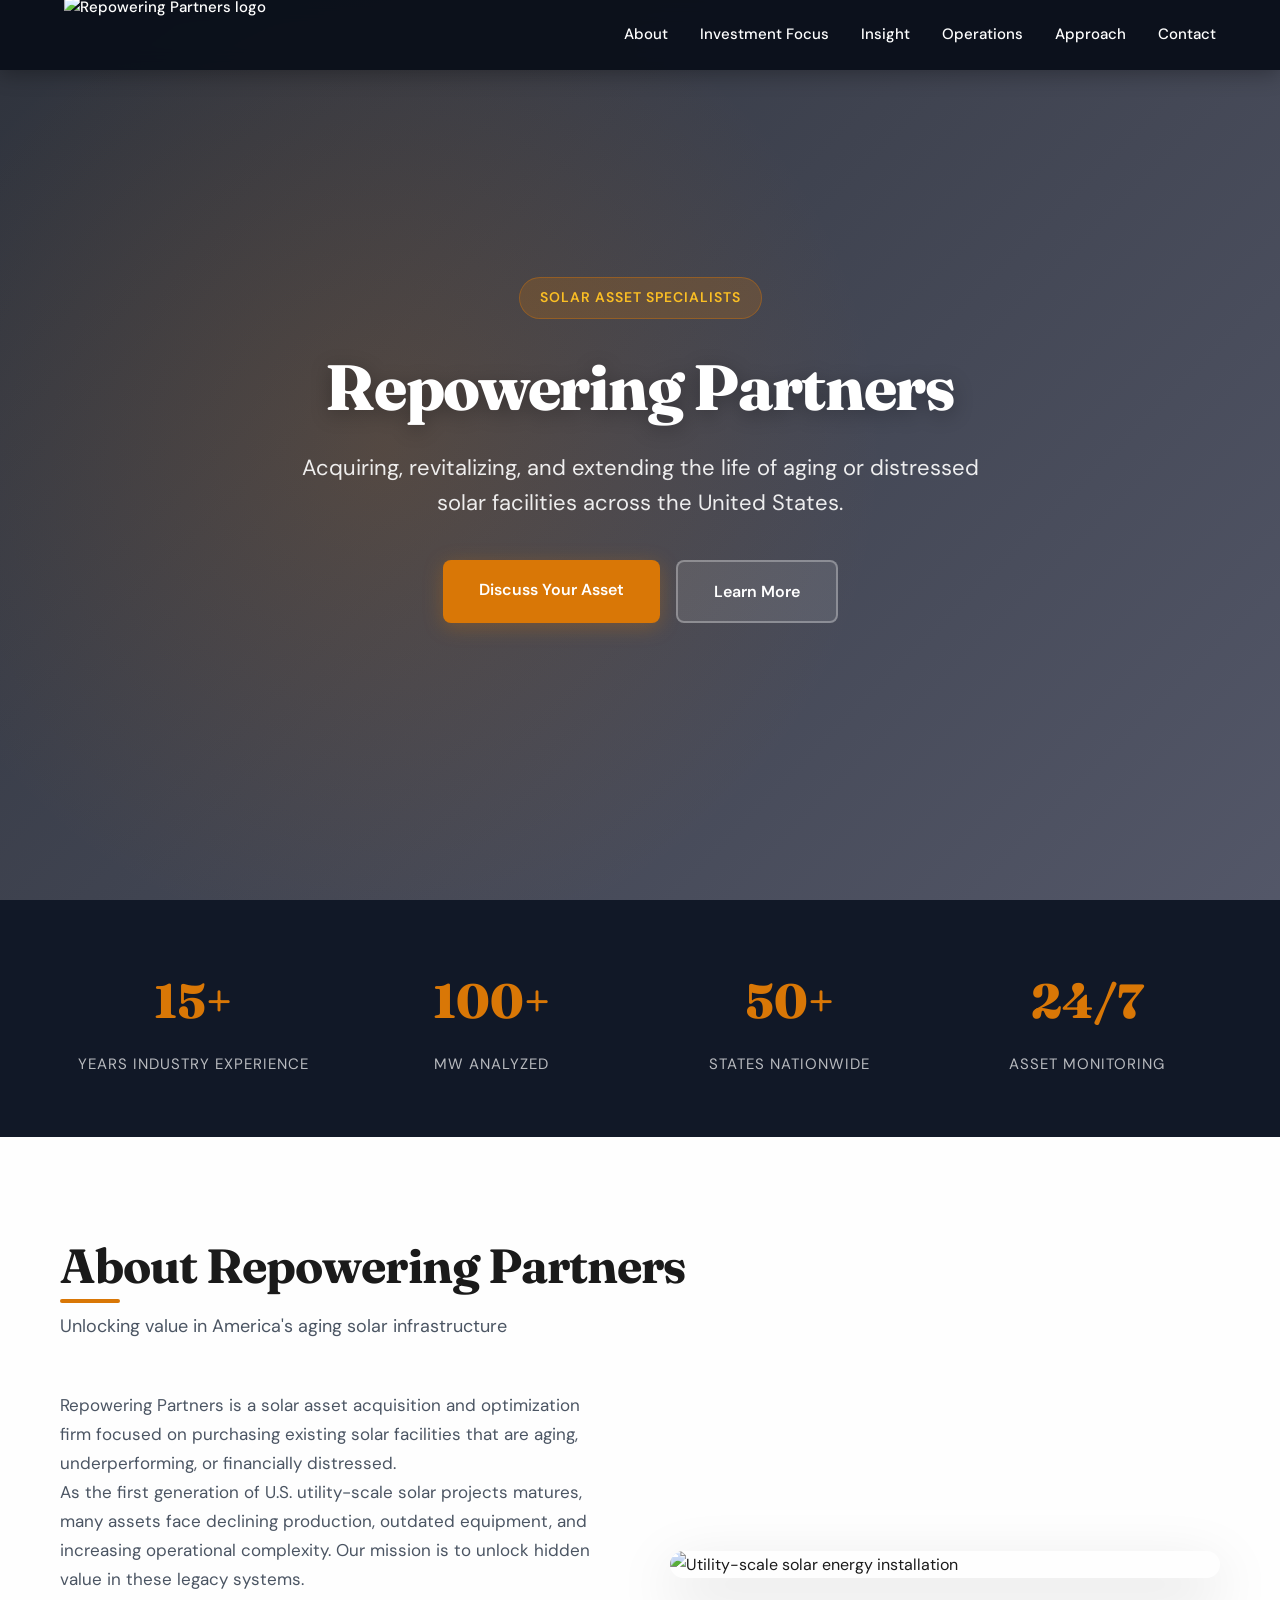
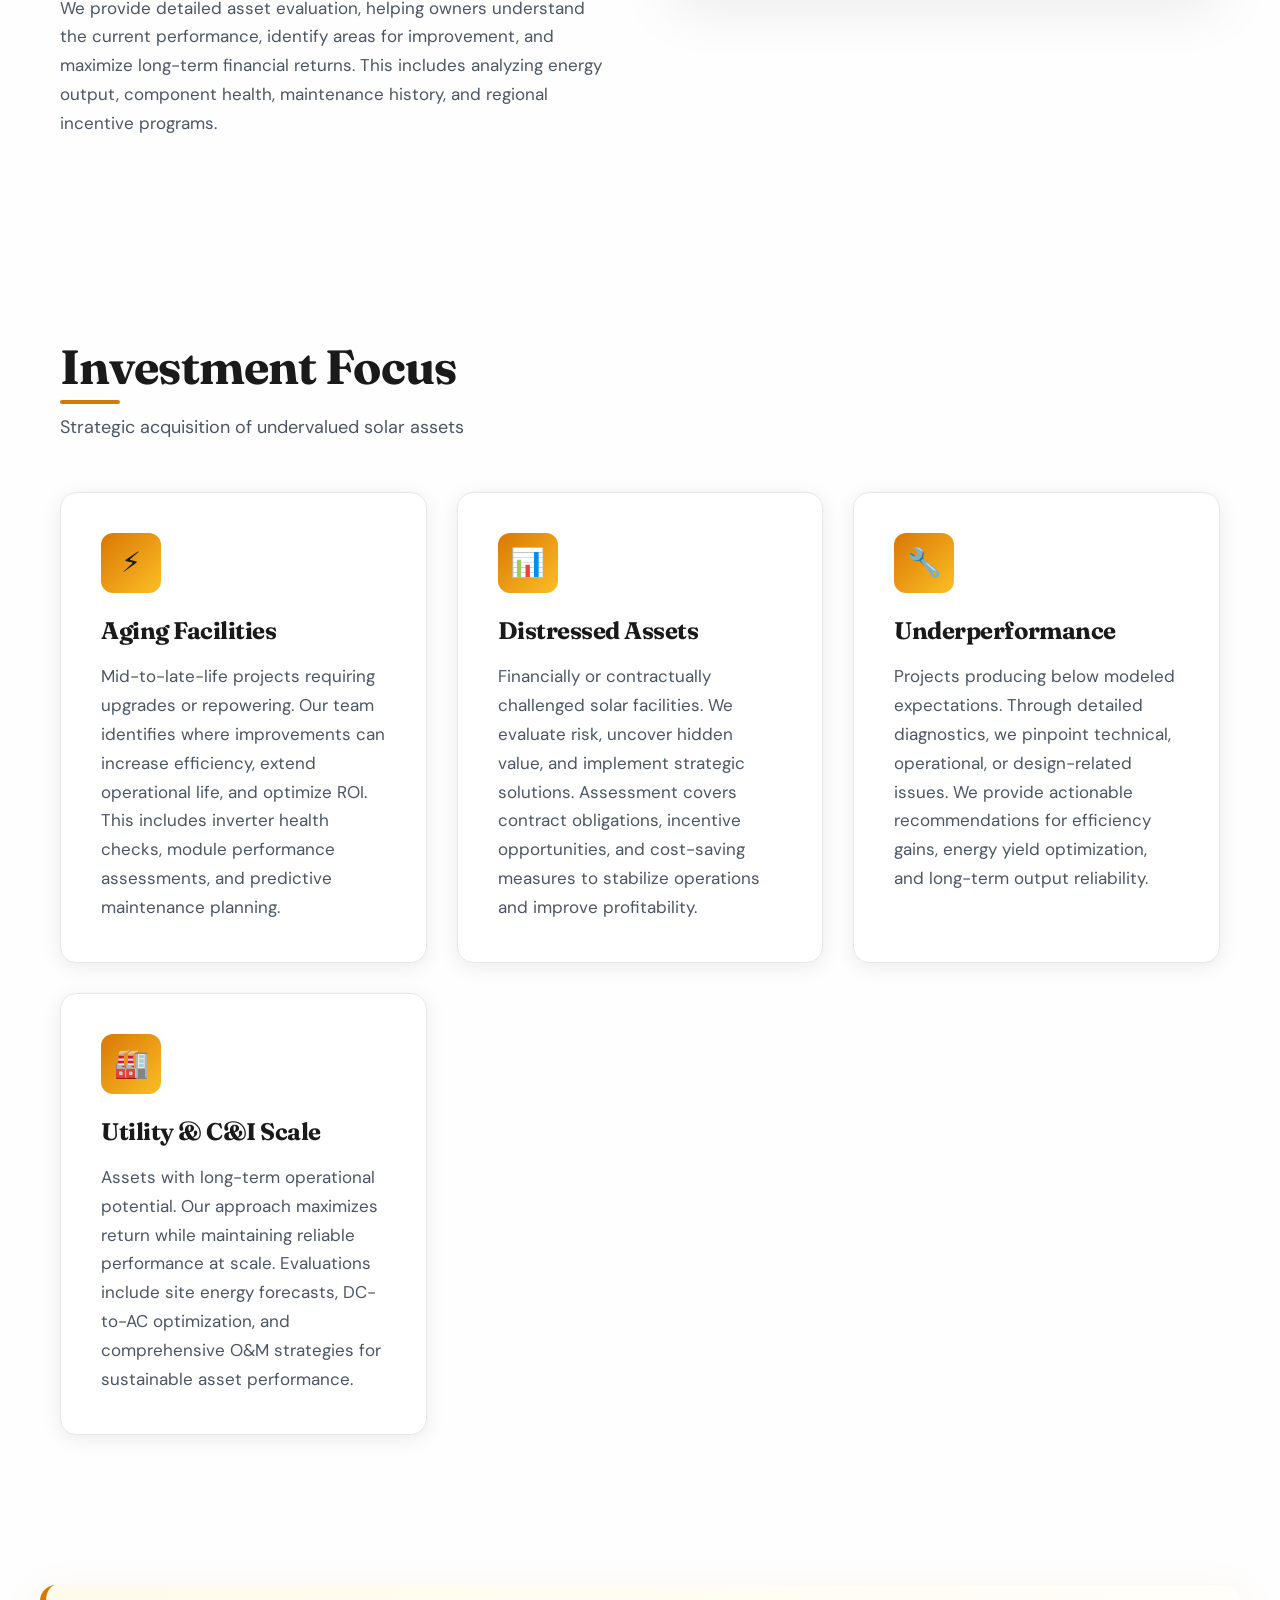
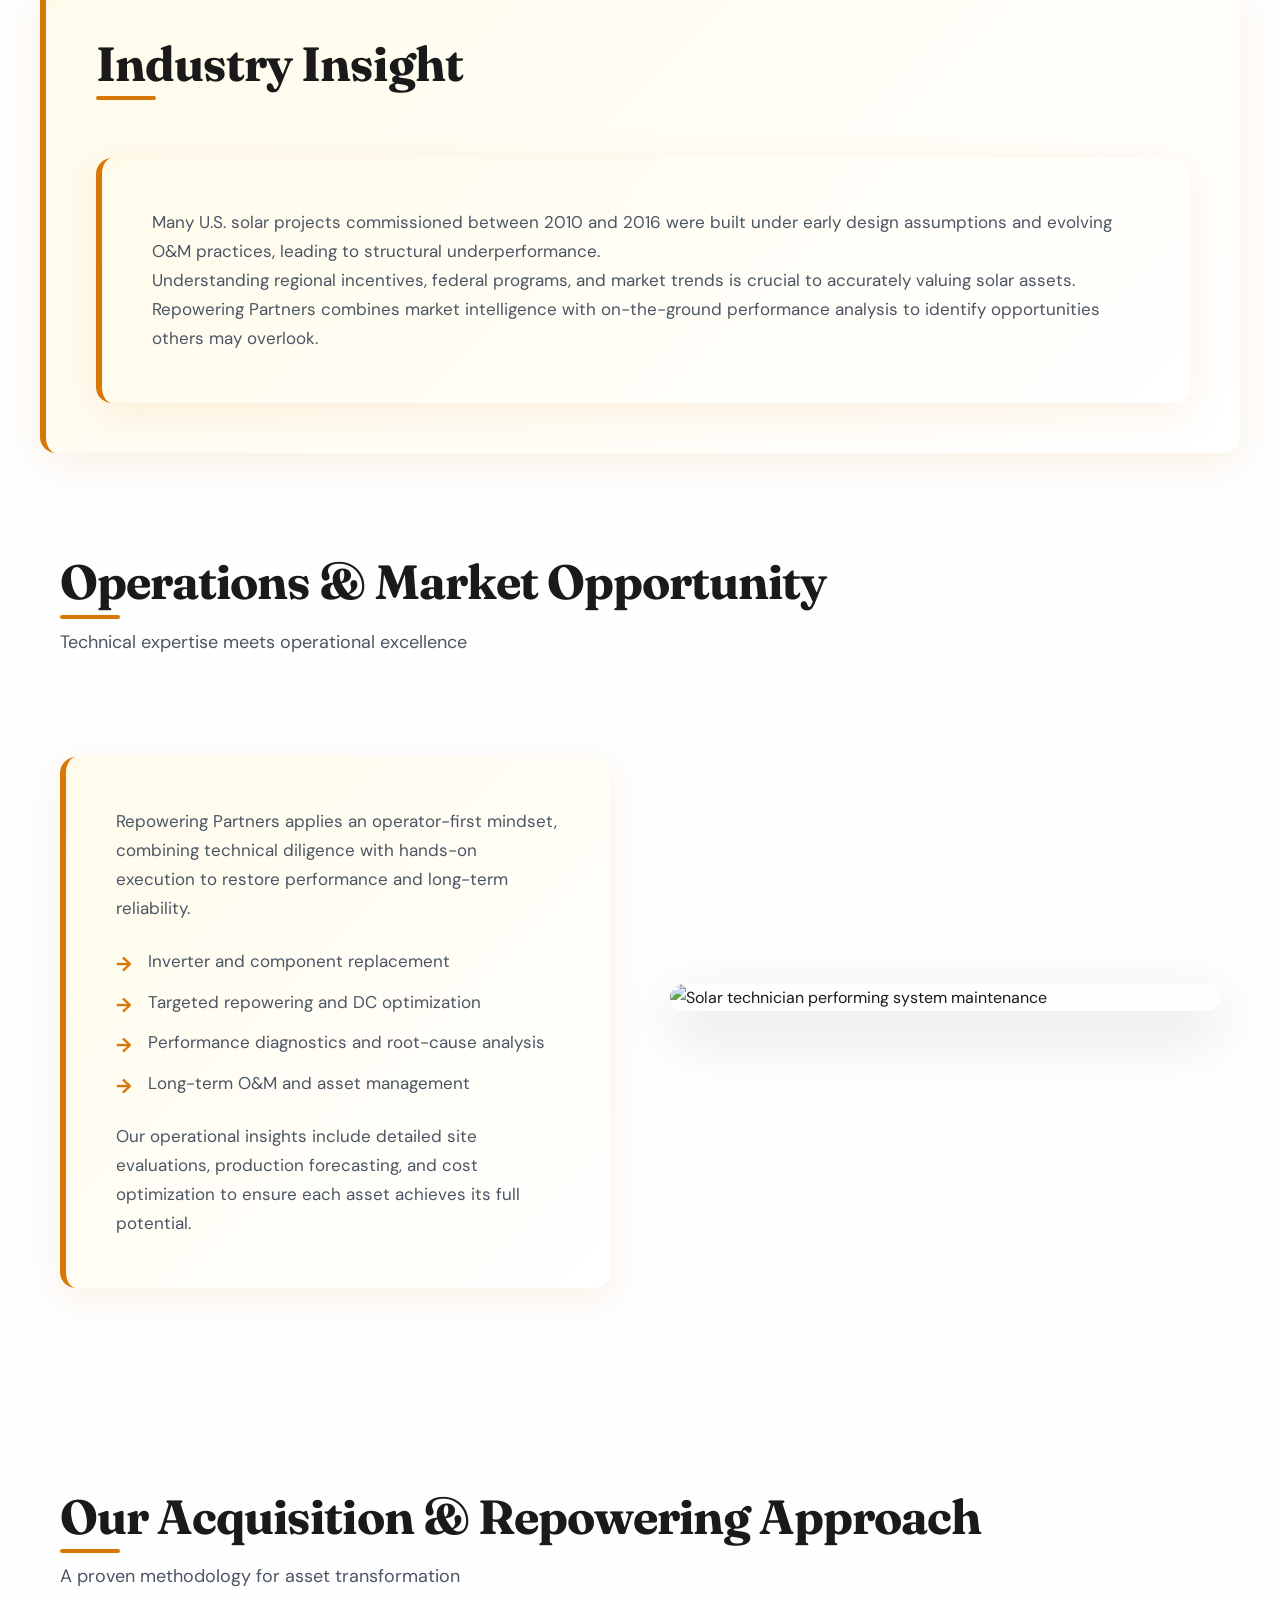
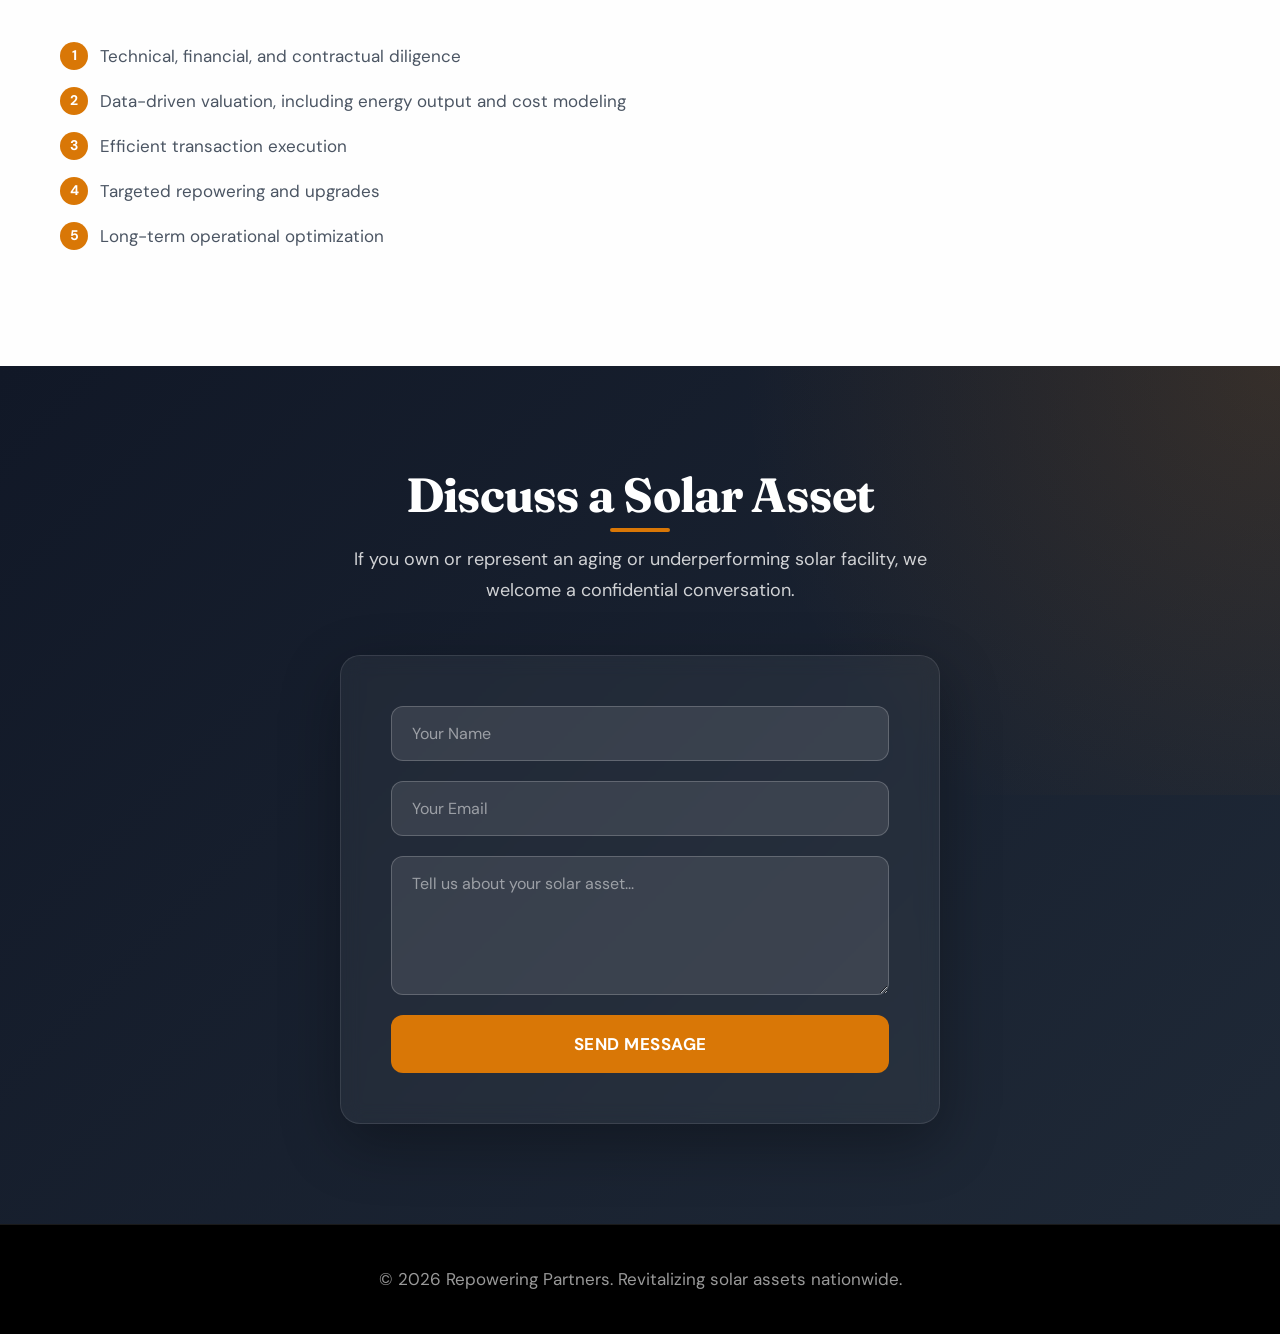
==== index.html @ 7a1a7440 "Add files via upload" ====
<!DOCTYPE html>
<html lang="en">
<head>
<meta charset="UTF-8" />
<meta name="viewport" content="width=device-width, initial-scale=1" />

<title>Repowering Partners | Acquiring & Revitalizing Solar Assets</title>
<meta name="description" content="Repowering Partners acquires aging, underperforming, or distressed solar assets across the United States and restores them to peak performance." />

<!-- SEO -->
<meta name="robots" content="index, follow">
<meta name="author" content="Repowering Partners">

<!-- Favicon -->
<link rel="icon" type="image/png" href="./images/the.png">

<!-- Google Fonts -->
<link rel="preconnect" href="https://fonts.googleapis.com">
<link rel="preconnect" href="https://fonts.gstatic.com" crossorigin>
<link href="https://fonts.googleapis.com/css2?family=DM+Sans:wght@400;500;700&family=Fraunces:wght@600;700;800&display=swap" rel="stylesheet">

<style>
:root {
  --primary: #d97706;
  --primary-dark: #b45309;
  --primary-light: #fbbf24;
  --nav-bg: #0a0f1a;
  --text-dark: #1a1a1a;
  --text-light: #4b5563;
  --bg-light: #fefefe;
  --bg-accent: #fffbeb;
  --bg-dark: #111827;
  --border: #e5e7eb;
  --success: #10b981;
}

/* Reset */
* { box-sizing: border-box; margin: 0; padding: 0; }
html { scroll-behavior: smooth; }

body {
  font-family: 'DM Sans', system-ui, sans-serif;
  color: var(--text-dark);
  line-height: 1.7;
  background: var(--bg-light);
  padding-top: 0;
  overflow-x: hidden;
}

/* Typography */
h1, h2, h3 { 
  font-family: 'Fraunces', serif;
  font-weight: 700; 
  letter-spacing: -0.02em;
  line-height: 1.2;
}

h1 { font-size: clamp(2.5rem, 5vw, 4rem); font-weight: 800; }
h2 { font-size: clamp(2rem, 4vw, 3rem); }
h3 { font-size: 1.5rem; }
p, li { font-size: 1.0625rem; color: var(--text-light); }

/* Animations */
@keyframes fadeInUp {
  from {
    opacity: 0;
    transform: translateY(30px);
  }
  to {
    opacity: 1;
    transform: translateY(0);
  }
}

@keyframes slideInLeft {
  from {
    opacity: 0;
    transform: translateX(-40px);
  }
  to {
    opacity: 1;
    transform: translateX(0);
  }
}

@keyframes slideInRight {
  from {
    opacity: 0;
    transform: translateX(40px);
  }
  to {
    opacity: 1;
    transform: translateX(0);
  }
}

@keyframes scaleIn {
  from {
    opacity: 0;
    transform: scale(0.9);
  }
  to {
    opacity: 1;
    transform: scale(1);
  }
}

@keyframes float {
  0%, 100% { transform: translateY(0); }
  50% { transform: translateY(-10px); }
}

.fade-in-up {
  animation: fadeInUp 0.8s ease-out forwards;
  opacity: 0;
}

.slide-in-left {
  animation: slideInLeft 0.8s ease-out forwards;
  opacity: 0;
}

.slide-in-right {
  animation: slideInRight 0.8s ease-out forwards;
  opacity: 0;
}

.scale-in {
  animation: scaleIn 0.6s ease-out forwards;
  opacity: 0;
}

/* Stagger delays */
.delay-1 { animation-delay: 0.1s; }
.delay-2 { animation-delay: 0.2s; }
.delay-3 { animation-delay: 0.3s; }
.delay-4 { animation-delay: 0.4s; }
.delay-5 { animation-delay: 0.5s; }
.delay-6 { animation-delay: 0.6s; }

/* Navbar */
nav {
  position: fixed;
  top: 0;
  left: 0;
  width: 100%;
  height: 70px;
  z-index: 1000;
  background: rgba(10, 15, 26, 0.95);
  backdrop-filter: blur(10px);
  display: flex;
  align-items: center;
  justify-content: space-between;
  padding: 0 5%;
  box-shadow: 0 4px 20px rgba(0,0,0,0.3);
  transition: all 0.3s ease;
}

nav.scrolled {
  height: 60px;
  background: rgba(10, 15, 26, 0.98);
}

.nav-logo {
  display: flex;
  align-items: center;
  flex: 0 0 auto;
  transition: transform 0.3s ease;
}

.nav-logo:hover {
  transform: scale(1.05);
}

.nav-logo img {
  height: 80px;
  width: auto;
  filter: brightness(1.1);
}

.nav-links {
  display: flex;
  gap: 32px;
  align-items: center;
}

nav a {
  color: #fff;
  text-decoration: none;
  font-weight: 500;
  font-size: 0.9375rem;
  white-space: nowrap;
  position: relative;
  padding: 4px 0;
  transition: color 0.3s ease;
}

nav a::after {
  content: '';
  position: absolute;
  bottom: 0;
  left: 0;
  width: 0;
  height: 2px;
  background: var(--primary);
  transition: width 0.3s ease;
}

nav a:hover {
  color: var(--primary-light);
}

nav a:hover::after {
  width: 100%;
}

/* Header Hero */
header {
  position: relative;
  background:
    linear-gradient(135deg, rgba(10,15,26,0.85) 0%, rgba(26,31,54,0.75) 100%),
    url("./images/Main-Purpose-Of-Solar-Panels-scaled-2560x1280_jpeg.webp")
    center / cover no-repeat;
  color: #fff;
  min-height: 100vh;
  display: flex;
  align-items: center;
  justify-content: center;
  text-align: center;
  padding: 0 20px;
  overflow: hidden;
}

header::before {
  content: '';
  position: absolute;
  top: 0;
  left: 0;
  right: 0;
  bottom: 0;
  background: radial-gradient(circle at 30% 50%, rgba(217, 119, 6, 0.15) 0%, transparent 50%);
  pointer-events: none;
}

.hero-content {
  position: relative;
  z-index: 2;
  max-width: 900px;
}

.hero-badge {
  display: inline-block;
  background: rgba(217, 119, 6, 0.2);
  border: 1px solid rgba(217, 119, 6, 0.4);
  color: var(--primary-light);
  padding: 8px 20px;
  border-radius: 50px;
  font-size: 0.875rem;
  font-weight: 600;
  text-transform: uppercase;
  letter-spacing: 1px;
  margin-bottom: 30px;
}

header h1 {
  color: #fff;
  margin-bottom: 24px;
  text-shadow: 0 4px 20px rgba(0,0,0,0.3);
}

header p {
  font-size: 1.375rem;
  color: rgba(255,255,255,0.9);
  margin-bottom: 40px;
  line-height: 1.6;
  max-width: 700px;
  margin-left: auto;
  margin-right: auto;
}

.hero-cta {
  display: flex;
  gap: 16px;
  justify-content: center;
  flex-wrap: wrap;
}

.btn {
  display: inline-block;
  padding: 16px 36px;
  border-radius: 8px;
  font-weight: 600;
  font-size: 1rem;
  text-decoration: none;
  transition: all 0.3s ease;
  cursor: pointer;
  border: none;
}

.btn-primary {
  background: var(--primary);
  color: #fff;
  box-shadow: 0 4px 20px rgba(217, 119, 6, 0.3);
}

.btn-primary:hover {
  background: var(--primary-dark);
  transform: translateY(-2px);
  box-shadow: 0 8px 30px rgba(217, 119, 6, 0.4);
}

.btn-secondary {
  background: rgba(255,255,255,0.1);
  color: #fff;
  border: 2px solid rgba(255,255,255,0.3);
  backdrop-filter: blur(10px);
}

.btn-secondary:hover {
  background: rgba(255,255,255,0.2);
  border-color: rgba(255,255,255,0.5);
}

/* Stats Bar */
.stats-bar {
  background: var(--bg-dark);
  padding: 60px 5%;
  display: grid;
  grid-template-columns: repeat(auto-fit, minmax(200px, 1fr));
  gap: 40px;
  text-align: center;
}

.stat-item {
  color: #fff;
}

.stat-number {
  font-family: 'Fraunces', serif;
  font-size: 3rem;
  font-weight: 800;
  color: var(--primary);
  display: block;
  margin-bottom: 8px;
}

.stat-label {
  color: rgba(255,255,255,0.7);
  font-size: 0.9375rem;
  text-transform: uppercase;
  letter-spacing: 1px;
}

/* Layout */
main section {
  max-width: 1200px;
  margin: auto;
  padding: 100px 20px;
}

section h2 {
  color: var(--text-dark);
  margin-bottom: 16px;
  position: relative;
  display: inline-block;
}

section h2::after {
  content: '';
  position: absolute;
  bottom: -8px;
  left: 0;
  width: 60px;
  height: 4px;
  background: var(--primary);
  border-radius: 2px;
}

.section-subtitle {
  font-size: 1.125rem;
  color: var(--text-light);
  margin-bottom: 50px;
  max-width: 700px;
}

.two-col {
  display: grid;
  grid-template-columns: 1fr 1fr;
  gap: 60px;
  align-items: center;
  margin-top: 50px;
}

.two-col img {
  width: 100%;
  border-radius: 16px;
  box-shadow: 0 20px 60px rgba(0,0,0,0.15);
  transition: transform 0.4s ease, box-shadow 0.4s ease;
}

.two-col img:hover {
  transform: scale(1.02);
  box-shadow: 0 30px 80px rgba(0,0,0,0.2);
}

.grid {
  display: grid;
  grid-template-columns: repeat(auto-fit, minmax(280px, 1fr));
  gap: 30px;
  margin-top: 50px;
}

.card {
  background: #fff;
  padding: 40px;
  border-radius: 16px;
  box-shadow: 0 4px 20px rgba(0,0,0,0.08);
  border: 1px solid var(--border);
  transition: all 0.3s ease;
  position: relative;
  overflow: hidden;
}

.card::before {
  content: '';
  position: absolute;
  top: 0;
  left: 0;
  width: 100%;
  height: 4px;
  background: linear-gradient(90deg, var(--primary), var(--primary-light));
  transform: scaleX(0);
  transform-origin: left;
  transition: transform 0.3s ease;
}

.card:hover::before {
  transform: scaleX(1);
}

.card:hover {
  transform: translateY(-8px);
  box-shadow: 0 20px 40px rgba(0,0,0,0.12);
  border-color: var(--primary-light);
}

.card-icon {
  width: 60px;
  height: 60px;
  background: linear-gradient(135deg, var(--primary), var(--primary-light));
  border-radius: 12px;
  display: flex;
  align-items: center;
  justify-content: center;
  margin-bottom: 24px;
  font-size: 28px;
}

.card h3 { 
  margin-top: 0; 
  margin-bottom: 16px;
  color: var(--text-dark);
}

.card p {
  line-height: 1.7;
}

/* Insight & Operations Sections */
#industry, #operations-content {
  background: linear-gradient(135deg, var(--bg-accent) 0%, #fff 100%);
  border-left: 6px solid var(--primary);
  border-radius: 16px;
  padding: 50px;
  margin-top: 50px;
  box-shadow: 0 10px 40px rgba(217, 119, 6, 0.1);
}

ul { 
  padding-left: 0;
  margin: 24px 0;
  list-style: none;
}

ul li {
  padding-left: 32px;
  position: relative;
  margin-bottom: 12px;
}

ul li::before {
  content: '→';
  position: absolute;
  left: 0;
  color: var(--primary);
  font-weight: 700;
  font-size: 1.25rem;
}

ol { 
  padding-left: 24px;
  counter-reset: item;
  list-style: none;
}

ol li {
  counter-increment: item;
  margin-bottom: 16px;
  padding-left: 16px;
  position: relative;
}

ol li::before {
  content: counter(item);
  position: absolute;
  left: -24px;
  top: 0;
  background: var(--primary);
  color: #fff;
  width: 28px;
  height: 28px;
  border-radius: 50%;
  display: flex;
  align-items: center;
  justify-content: center;
  font-weight: 700;
  font-size: 0.875rem;
}

/* CTA Section */
.cta {
  background: linear-gradient(135deg, var(--bg-dark) 0%, #1f2937 100%);
  text-align: center;
  padding: 100px 5%;
  position: relative;
  overflow: hidden;
}

.cta::before {
  content: '';
  position: absolute;
  top: -50%;
  right: -50%;
  width: 100%;
  height: 100%;
  background: radial-gradient(circle, rgba(217, 119, 6, 0.15) 0%, transparent 70%);
  pointer-events: none;
}

.cta-content {
  position: relative;
  z-index: 2;
  max-width: 900px;
  margin: 0 auto;
}

.cta h2 {
  color: #fff;
  margin-bottom: 20px;
}

.cta h2::after {
  background: var(--primary);
  left: 50%;
  transform: translateX(-50%);
}

.cta p {
  color: rgba(255,255,255,0.8);
  max-width: 640px;
  margin: 0 auto 50px;
  font-size: 1.125rem;
}

/* Contact Form */
.cta form {
  display: grid;
  gap: 20px;
  max-width: 600px;
  margin: auto;
  background: rgba(255,255,255,0.05);
  padding: 50px;
  border-radius: 20px;
  box-shadow: 0 20px 60px rgba(0,0,0,0.3);
  backdrop-filter: blur(10px);
  border: 1px solid rgba(255,255,255,0.1);
}

.cta input, .cta textarea {
  padding: 16px 20px;
  border-radius: 12px;
  border: 1px solid rgba(255,255,255,0.2);
  background: rgba(255,255,255,0.1);
  font-size: 1rem;
  width: 100%;
  color: #fff;
  font-family: 'DM Sans', system-ui, sans-serif;
  transition: all 0.3s ease;
}

.cta input::placeholder,
.cta textarea::placeholder {
  color: rgba(255,255,255,0.5);
}

.cta input:focus, .cta textarea:focus {
  outline: none;
  border-color: var(--primary);
  background: rgba(255,255,255,0.15);
  box-shadow: 0 0 0 3px rgba(217, 119, 6, 0.2);
}

.cta button {
  background: var(--primary);
  color: #fff;
  padding: 18px 40px;
  border: none;
  border-radius: 12px;
  font-size: 1.0625rem;
  font-weight: 700;
  cursor: pointer;
  transition: all 0.3s ease;
  font-family: 'DM Sans', system-ui, sans-serif;
  text-transform: uppercase;
  letter-spacing: 0.5px;
}

.cta button:hover {
  background: var(--primary-dark);
  transform: translateY(-2px);
  box-shadow: 0 10px 30px rgba(217, 119, 6, 0.4);
}

/* Footer */
footer {
  background: #000;
  color: rgba(255,255,255,0.6);
  text-align: center;
  padding: 40px 20px;
  font-size: 0.9375rem;
  border-top: 1px solid rgba(255,255,255,0.1);
}

footer p {
  color: rgba(255,255,255,0.6);
}

/* Responsive */
@media (max-width: 968px) {
  .two-col { grid-template-columns: 1fr; gap: 40px; }
  .stats-bar { grid-template-columns: repeat(auto-fit, minmax(150px, 1fr)); gap: 30px; }
  nav { padding: 0 20px; }
  .nav-links { gap: 20px; }
  h1 { font-size: 2.5rem; }
  header p { font-size: 1.125rem; }
  main section { padding: 70px 20px; }
}

@media (max-width: 640px) {
  nav { height: auto; min-height: 70px; padding: 12px 16px; flex-direction: column; gap: 12px; }
  .nav-logo { margin-bottom: 8px; }
  .nav-links { 
    flex-wrap: wrap; 
    justify-content: center; 
    gap: 12px 16px;
    width: 100%;
  }
  header { min-height: 80vh; }
  .hero-cta { flex-direction: column; align-items: stretch; }
  .btn { padding: 14px 28px; }
  .stat-number { font-size: 2.5rem; }
  .cta form { padding: 30px 20px; }
  #industry, #operations-content { padding: 30px 20px; }
}

/* Scroll reveal on load */
.reveal {
  opacity: 0;
  transform: translateY(30px);
  transition: all 0.6s ease-out;
}

.reveal.active {
  opacity: 1;
  transform: translateY(0);
}
</style>
</head>

<body>

<!-- Navbar -->
<nav id="navbar">
  <a href="index.html" class="nav-logo">
    <img src="./images/the.png" alt="Repowering Partners logo">
  </a>

  <div class="nav-links">
    <a href="#about">About</a>
    <a href="#focus">Investment Focus</a>
    <a href="#industry">Insight</a>
    <a href="#operations">Operations</a>
    <a href="#process">Approach</a>
    <a href="#contact">Contact</a>
  </div>
</nav>

<!-- Header Hero -->
<header>
  <div class="hero-content">
    <div class="hero-badge fade-in-up">Solar Asset Specialists</div>
    <h1 class="fade-in-up delay-1">Repowering Partners</h1>
    <p class="fade-in-up delay-2">Acquiring, revitalizing, and extending the life of aging or distressed solar facilities across the United States.</p>
    <div class="hero-cta fade-in-up delay-3">
      <a href="#contact" class="btn btn-primary">Discuss Your Asset</a>
      <a href="#about" class="btn btn-secondary">Learn More</a>
    </div>
  </div>
</header>

<!-- Stats Bar -->
<div class="stats-bar">
  <div class="stat-item scale-in delay-1">
    <span class="stat-number">15+</span>
    <span class="stat-label">Years Industry Experience</span>
  </div>
  <div class="stat-item scale-in delay-2">
    <span class="stat-number">100+</span>
    <span class="stat-label">MW Analyzed</span>
  </div>
  <div class="stat-item scale-in delay-3">
    <span class="stat-number">50+</span>
    <span class="stat-label">States Nationwide</span>
  </div>
  <div class="stat-item scale-in delay-4">
    <span class="stat-number">24/7</span>
    <span class="stat-label">Asset Monitoring</span>
  </div>
</div>

<main>
  <!-- About -->
  <section id="about" class="reveal">
    <h2>About Repowering Partners</h2>
    <p class="section-subtitle">Unlocking value in America's aging solar infrastructure</p>
    <div class="two-col">
      <div>
        <p>Repowering Partners is a solar asset acquisition and optimization firm focused on purchasing existing solar facilities that are aging, underperforming, or financially distressed.</p>
        <p>As the first generation of U.S. utility-scale solar projects matures, many assets face declining production, outdated equipment, and increasing operational complexity. Our mission is to unlock hidden value in these legacy systems.</p>
        <p>We provide detailed asset evaluation, helping owners understand the current performance, identify areas for improvement, and maximize long-term financial returns. This includes analyzing energy output, component health, maintenance history, and regional incentive programs.</p>
      </div>
      <img src="./images/Workers-clean-photovoltaic-panels-inside-a-solar-power-plant-in-Gujarat-India.jpg" alt="Utility-scale solar energy installation">
    </div>
  </section>

  <!-- Investment Focus -->
  <section id="focus" class="reveal">
    <h2>Investment Focus</h2>
    <p class="section-subtitle">Strategic acquisition of undervalued solar assets</p>
    <div class="grid">
      <div class="card">
        <div class="card-icon">⚡</div>
        <h3>Aging Facilities</h3>
        <p>Mid-to-late-life projects requiring upgrades or repowering. Our team identifies where improvements can increase efficiency, extend operational life, and optimize ROI. This includes inverter health checks, module performance assessments, and predictive maintenance planning.</p>
      </div>
      <div class="card">
        <div class="card-icon">📊</div>
        <h3>Distressed Assets</h3>
        <p>Financially or contractually challenged solar facilities. We evaluate risk, uncover hidden value, and implement strategic solutions. Assessment covers contract obligations, incentive opportunities, and cost-saving measures to stabilize operations and improve profitability.</p>
      </div>
      <div class="card">
        <div class="card-icon">🔧</div>
        <h3>Underperformance</h3>
        <p>Projects producing below modeled expectations. Through detailed diagnostics, we pinpoint technical, operational, or design-related issues. We provide actionable recommendations for efficiency gains, energy yield optimization, and long-term output reliability.</p>
      </div>
      <div class="card">
        <div class="card-icon">🏭</div>
        <h3>Utility & C&I Scale</h3>
        <p>Assets with long-term operational potential. Our approach maximizes return while maintaining reliable performance at scale. Evaluations include site energy forecasts, DC-to-AC optimization, and comprehensive O&M strategies for sustainable asset performance.</p>
      </div>
    </div>
  </section>

  <!-- Industry -->
  <section id="industry" class="reveal">
    <h2>Industry Insight</h2>
    <div id="industry">
      <p>Many U.S. solar projects commissioned between 2010 and 2016 were built under early design assumptions and evolving O&M practices, leading to structural underperformance.</p>
      <p>Understanding regional incentives, federal programs, and market trends is crucial to accurately valuing solar assets. Repowering Partners combines market intelligence with on-the-ground performance analysis to identify opportunities others may overlook.</p>
    </div>
  </section>

  <!-- Operations -->
  <section id="operations" class="reveal">
    <h2>Operations & Market Opportunity</h2>
    <p class="section-subtitle">Technical expertise meets operational excellence</p>
    <div class="two-col">
      <div>
        <div id="operations-content">
          <p>Repowering Partners applies an operator-first mindset, combining technical diligence with hands-on execution to restore performance and long-term reliability.</p>
          <ul>
            <li>Inverter and component replacement</li>
            <li>Targeted repowering and DC optimization</li>
            <li>Performance diagnostics and root-cause analysis</li>
            <li>Long-term O&M and asset management</li>
          </ul>
          <p>Our operational insights include detailed site evaluations, production forecasting, and cost optimization to ensure each asset achieves its full potential.</p>
        </div>
      </div>
      <img src="./images/installing-solar-panels.webp" alt="Solar technician performing system maintenance">
    </div>
  </section>

  <!-- Process -->
  <section id="process" class="reveal">
    <h2>Our Acquisition & Repowering Approach</h2>
    <p class="section-subtitle">A proven methodology for asset transformation</p>
    <ol>
      <li>Technical, financial, and contractual diligence</li>
      <li>Data-driven valuation, including energy output and cost modeling</li>
      <li>Efficient transaction execution</li>
      <li>Targeted repowering and upgrades</li>
      <li>Long-term operational optimization</li>
    </ol>
  </section>
</main>

<!-- Contact -->
<section class="cta" id="contact">
  <div class="cta-content">
    <h2>Discuss a Solar Asset</h2>
    <p>If you own or represent an aging or underperforming solar facility, we welcome a confidential conversation.</p>

    <form action="https://formspree.io/f/xoqgkzlr" method="POST">
      <input type="hidden" name="_subject" value="New Solar Asset Inquiry">
      <input type="hidden" name="_cc" value="Jim.bakhaus@repoweringpartners.com">

      <input type="text" name="name" placeholder="Your Name" required>
      <input type="email" name="email" placeholder="Your Email" required>
      <input type="hidden" name="_replyto" value="%email%">

      <textarea name="message" placeholder="Tell us about your solar asset..." rows="5" required></textarea>
      <button type="submit">Send Message</button>
    </form>
  </div>
</section>

<footer>
  <p>&copy; 2026 Repowering Partners. Revitalizing solar assets nationwide.</p>
</footer>

<script>
// Navbar scroll effect
const navbar = document.getElementById('navbar');
let lastScroll = 0;

window.addEventListener('scroll', () => {
  const currentScroll = window.pageYOffset;
  
  if (currentScroll > 100) {
    navbar.classList.add('scrolled');
  } else {
    navbar.classList.remove('scrolled');
  }
  
  lastScroll = currentScroll;
});

// Scroll reveal animation
const revealElements = document.querySelectorAll('.reveal');

const revealOnScroll = () => {
  revealElements.forEach(element => {
    const elementTop = element.getBoundingClientRect().top;
    const windowHeight = window.innerHeight;
    
    if (elementTop < windowHeight - 100) {
      element.classList.add('active');
    }
  });
};

window.addEventListener('scroll', revealOnScroll);
window.addEventListener('load', revealOnScroll);

// Smooth scroll for anchor links
document.querySelectorAll('a[href^="#"]').forEach(anchor => {
  anchor.addEventListener('click', function (e) {
    e.preventDefault();
    const target = document.querySelector(this.getAttribute('href'));
    if (target) {
      const offsetTop = target.offsetTop - 70;
      window.scrollTo({
        top: offsetTop,
        behavior: 'smooth'
      });
    }
  });
});
</script>

</body>
</html>
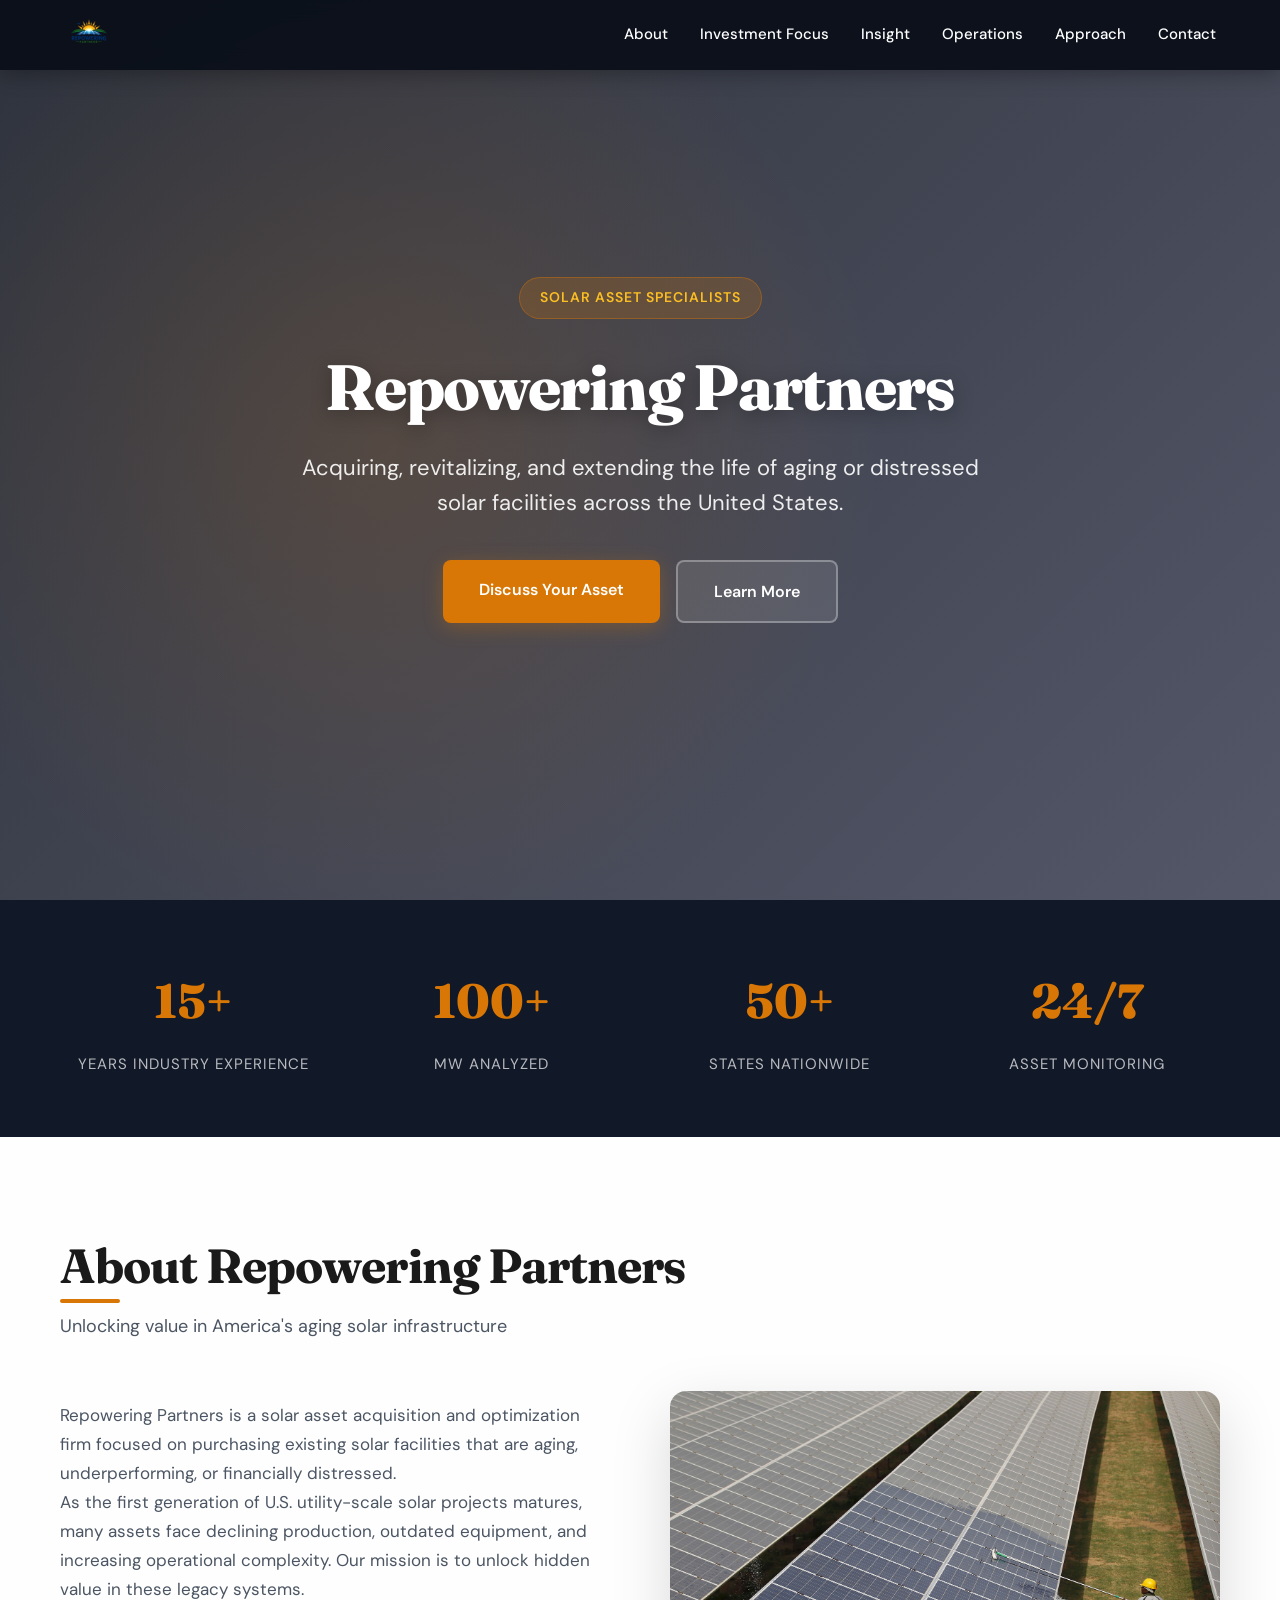
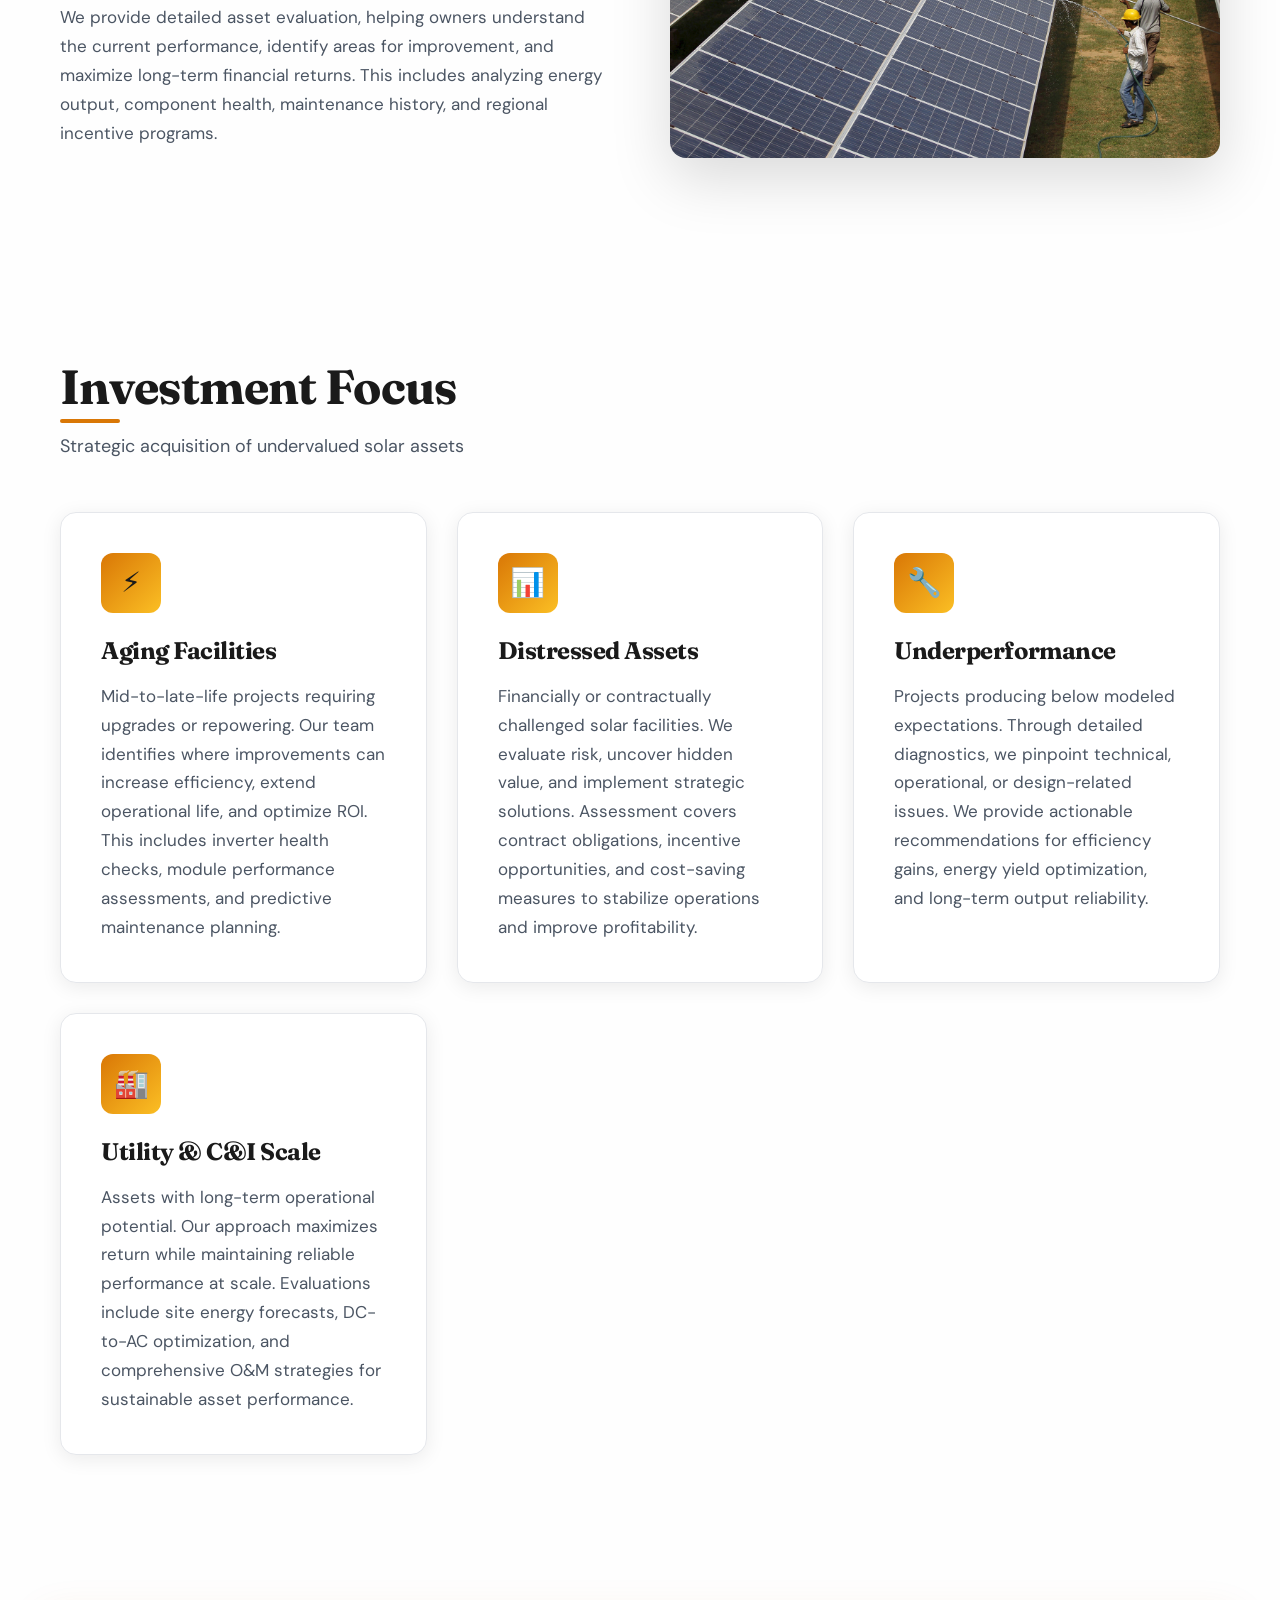
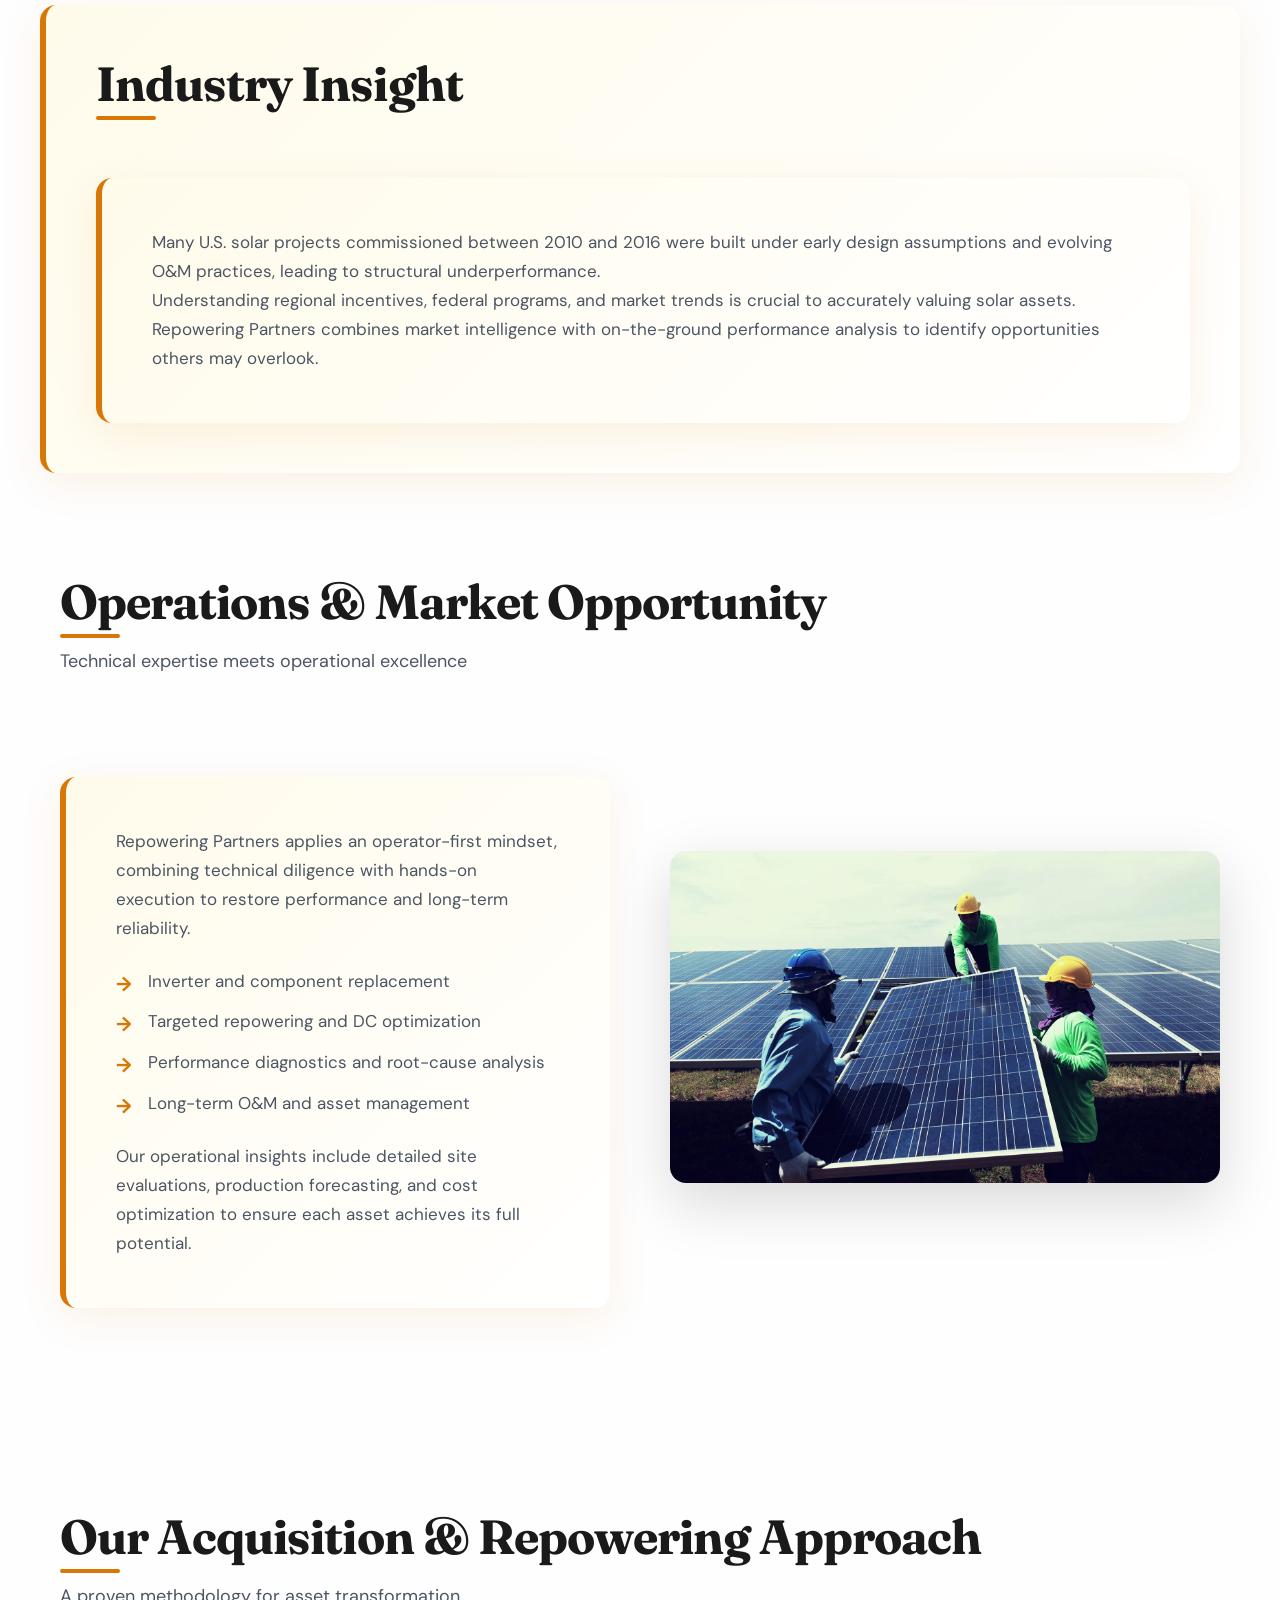
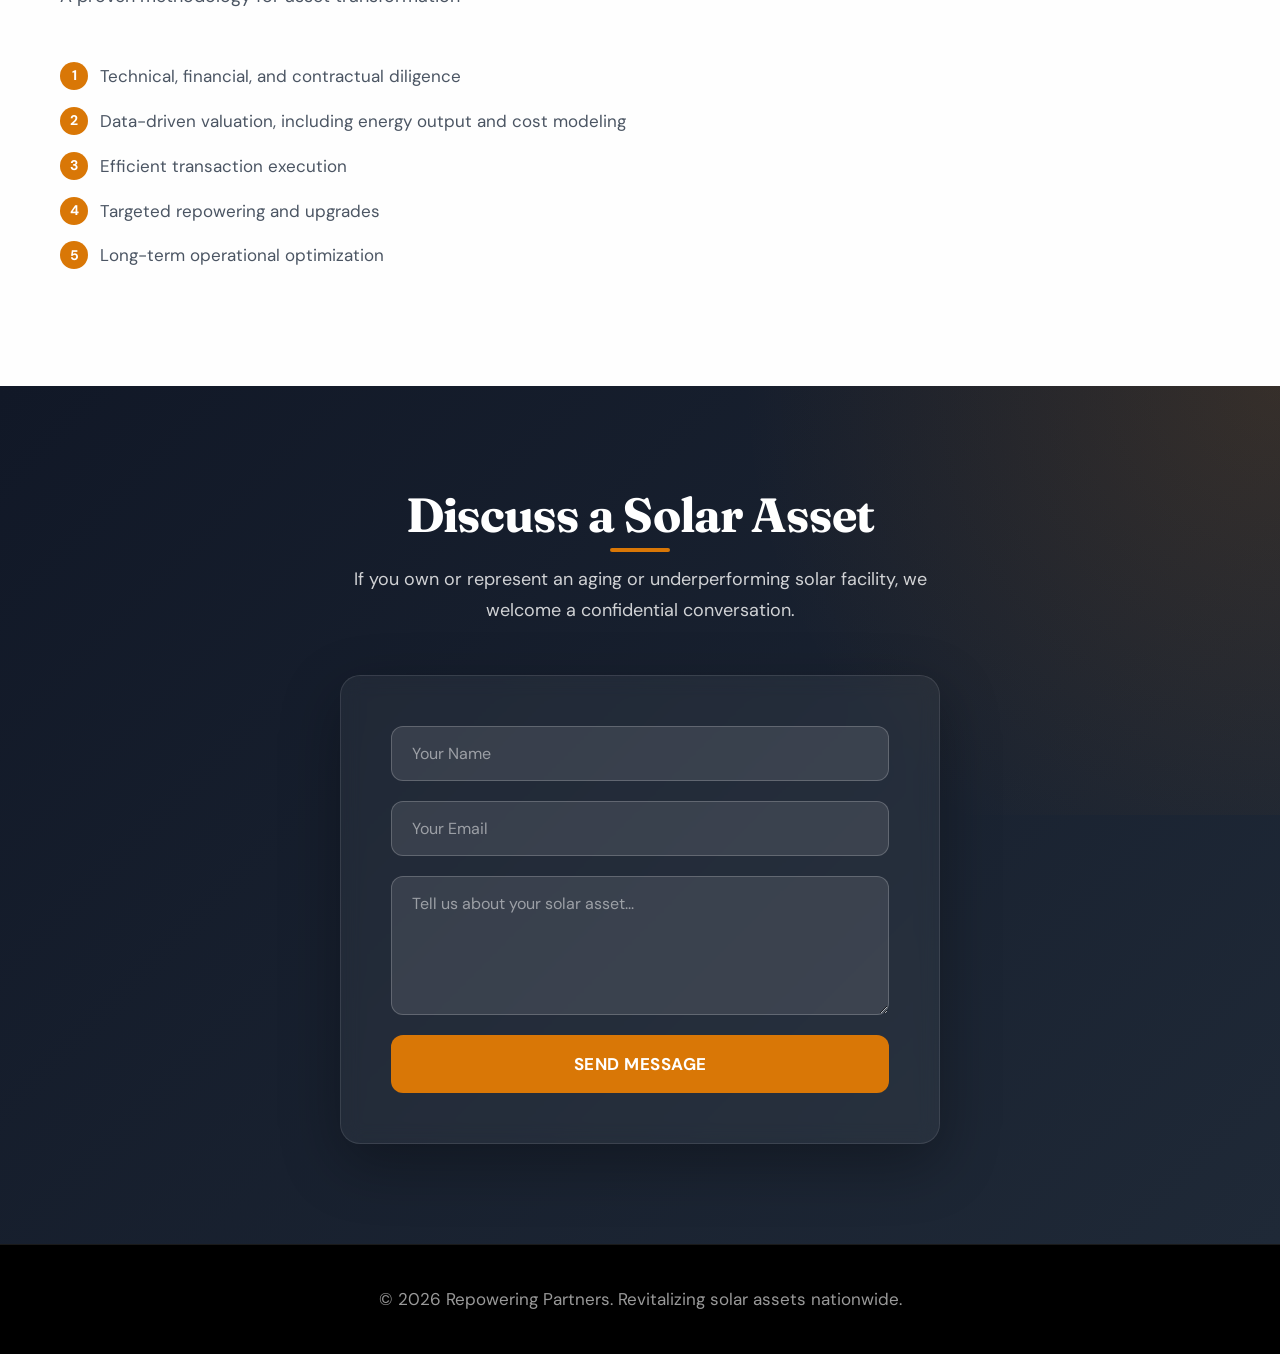
==== commit 1716d10c: "t" ====
--- a/index.html
+++ b/index.html
@@ -173,7 +173,7 @@
 }
 
 .nav-logo img {
-  height: 80px;
+  height: 50px;
   width: auto;
   filter: brightness(1.1);
 }
@@ -657,14 +657,41 @@
 }
 
 @media (max-width: 640px) {
-  nav { height: auto; min-height: 70px; padding: 12px 16px; flex-direction: column; gap: 12px; }
-  .nav-logo { margin-bottom: 8px; }
+  nav { 
+    height: auto; 
+    min-height: 60px; 
+    padding: 10px 16px;
+  }
+  
+  .nav-logo img {
+    height: 40px;
+  }
+  
   .nav-links { 
-    flex-wrap: wrap; 
-    justify-content: center; 
-    gap: 12px 16px;
+    display: grid;
+    grid-template-columns: repeat(3, 1fr);
+    gap: 8px;
     width: 100%;
-  }
+    margin-top: 10px;
+  }
+  
+  .nav-links a {
+    text-align: center;
+    font-size: 0.8125rem;
+    padding: 8px 4px;
+    background: rgba(255, 255, 255, 0.05);
+    border-radius: 6px;
+    transition: all 0.3s ease;
+  }
+  
+  .nav-links a:hover {
+    background: rgba(255, 255, 255, 0.1);
+  }
+  
+  .nav-links a::after {
+    display: none;
+  }
+  
   header { min-height: 80vh; }
   .hero-cta { flex-direction: column; align-items: stretch; }
   .btn { padding: 14px 28px; }
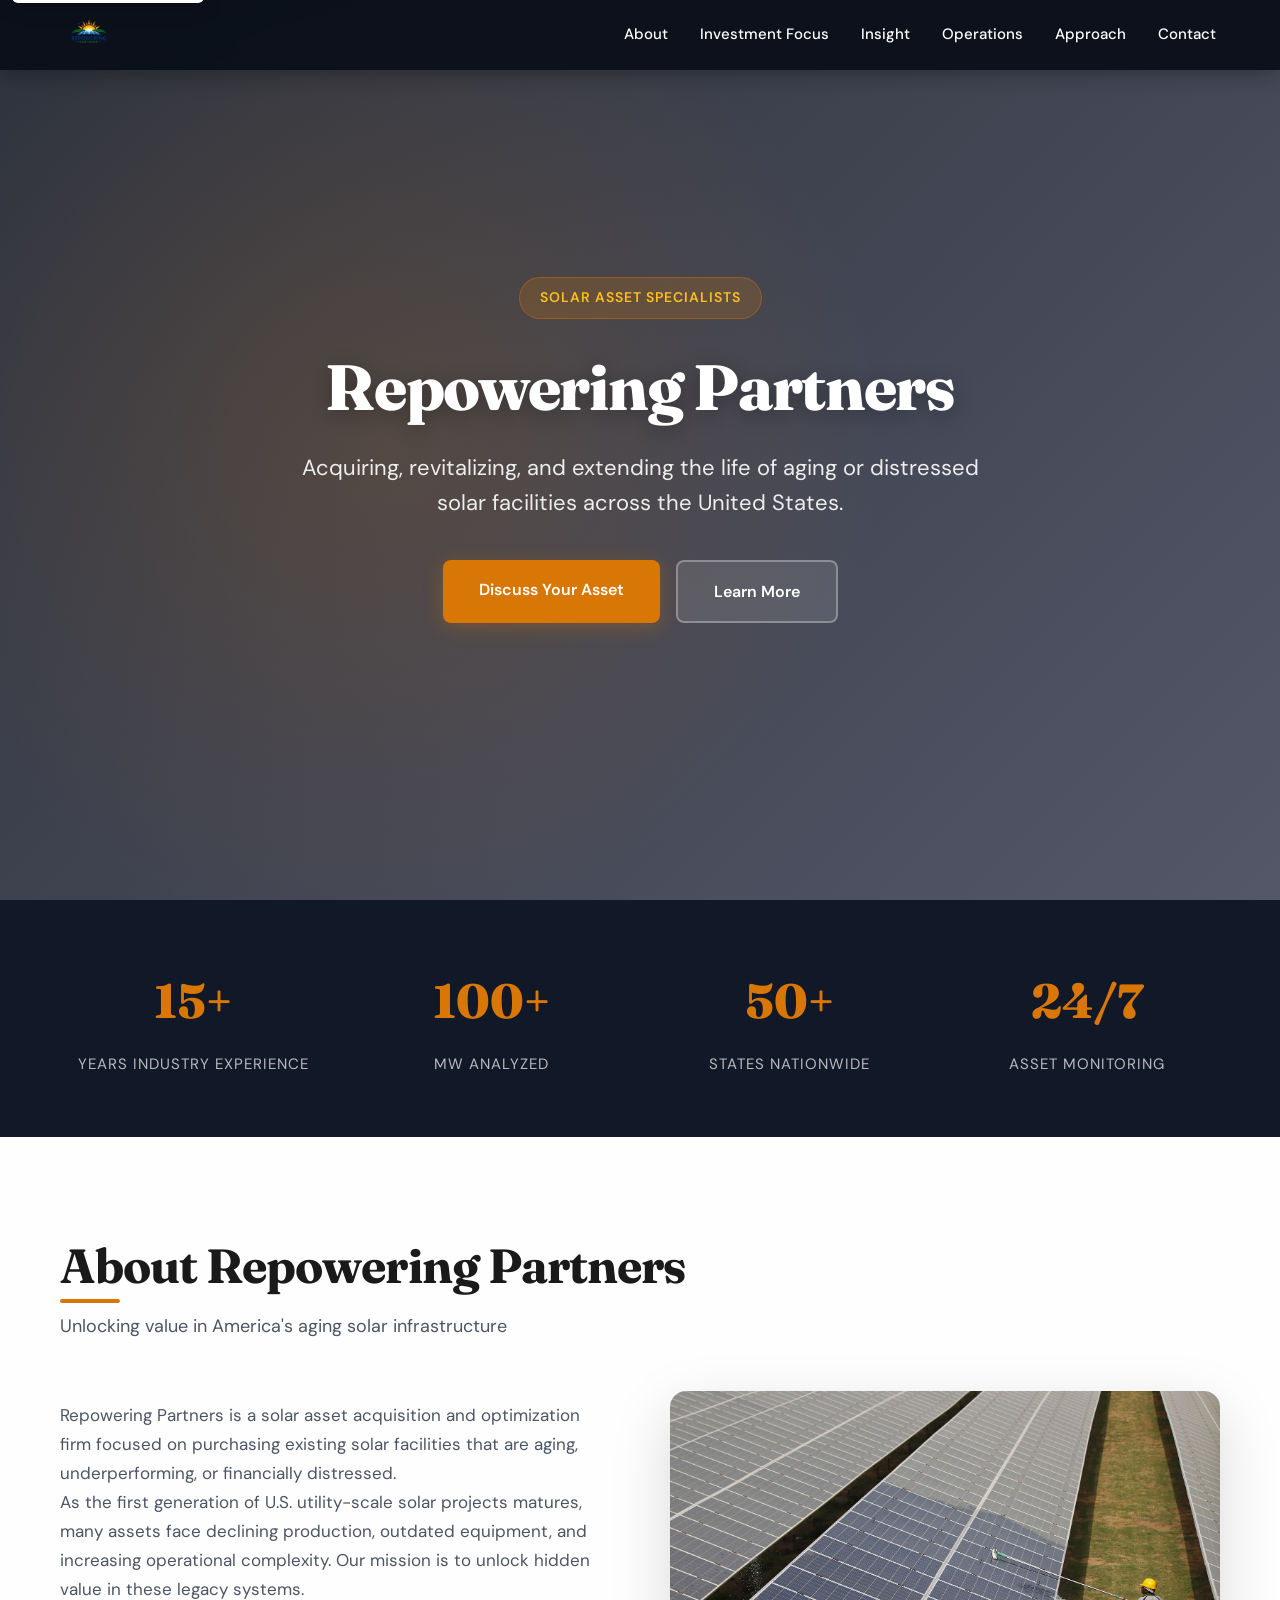
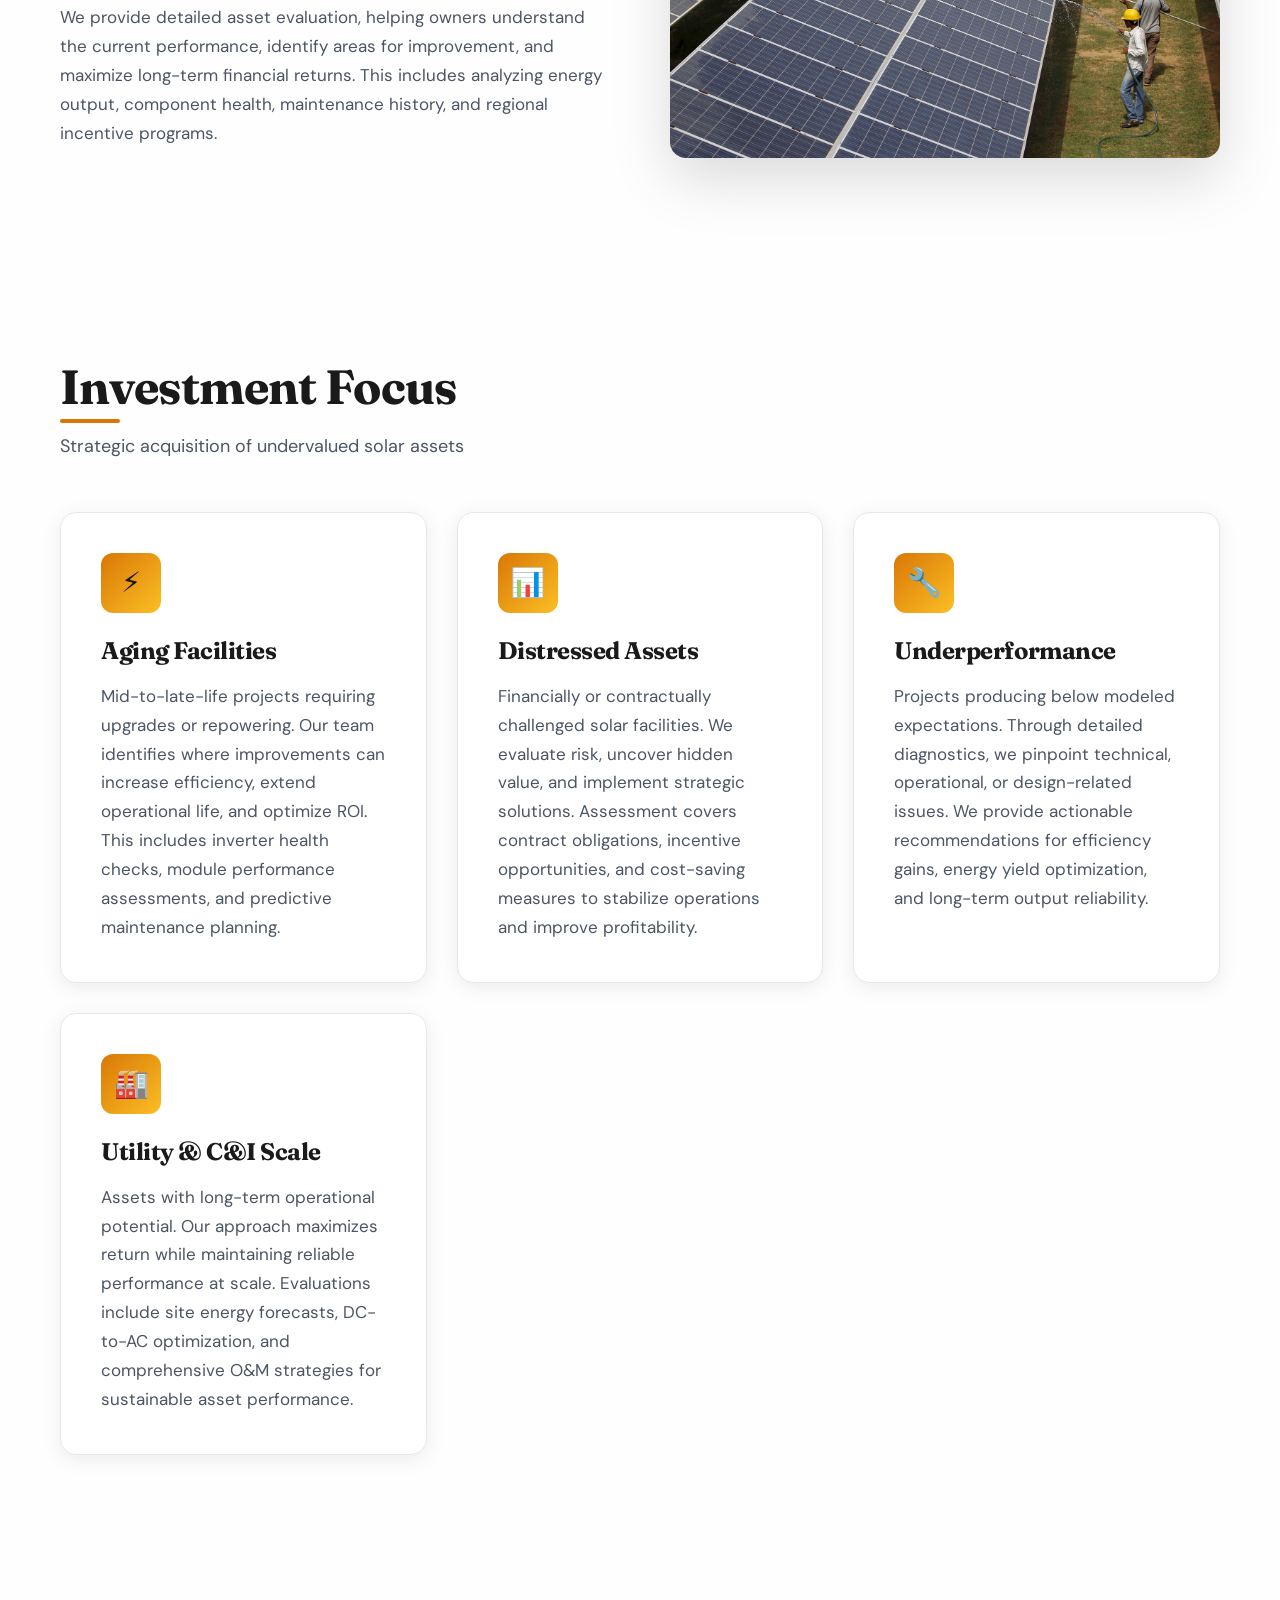
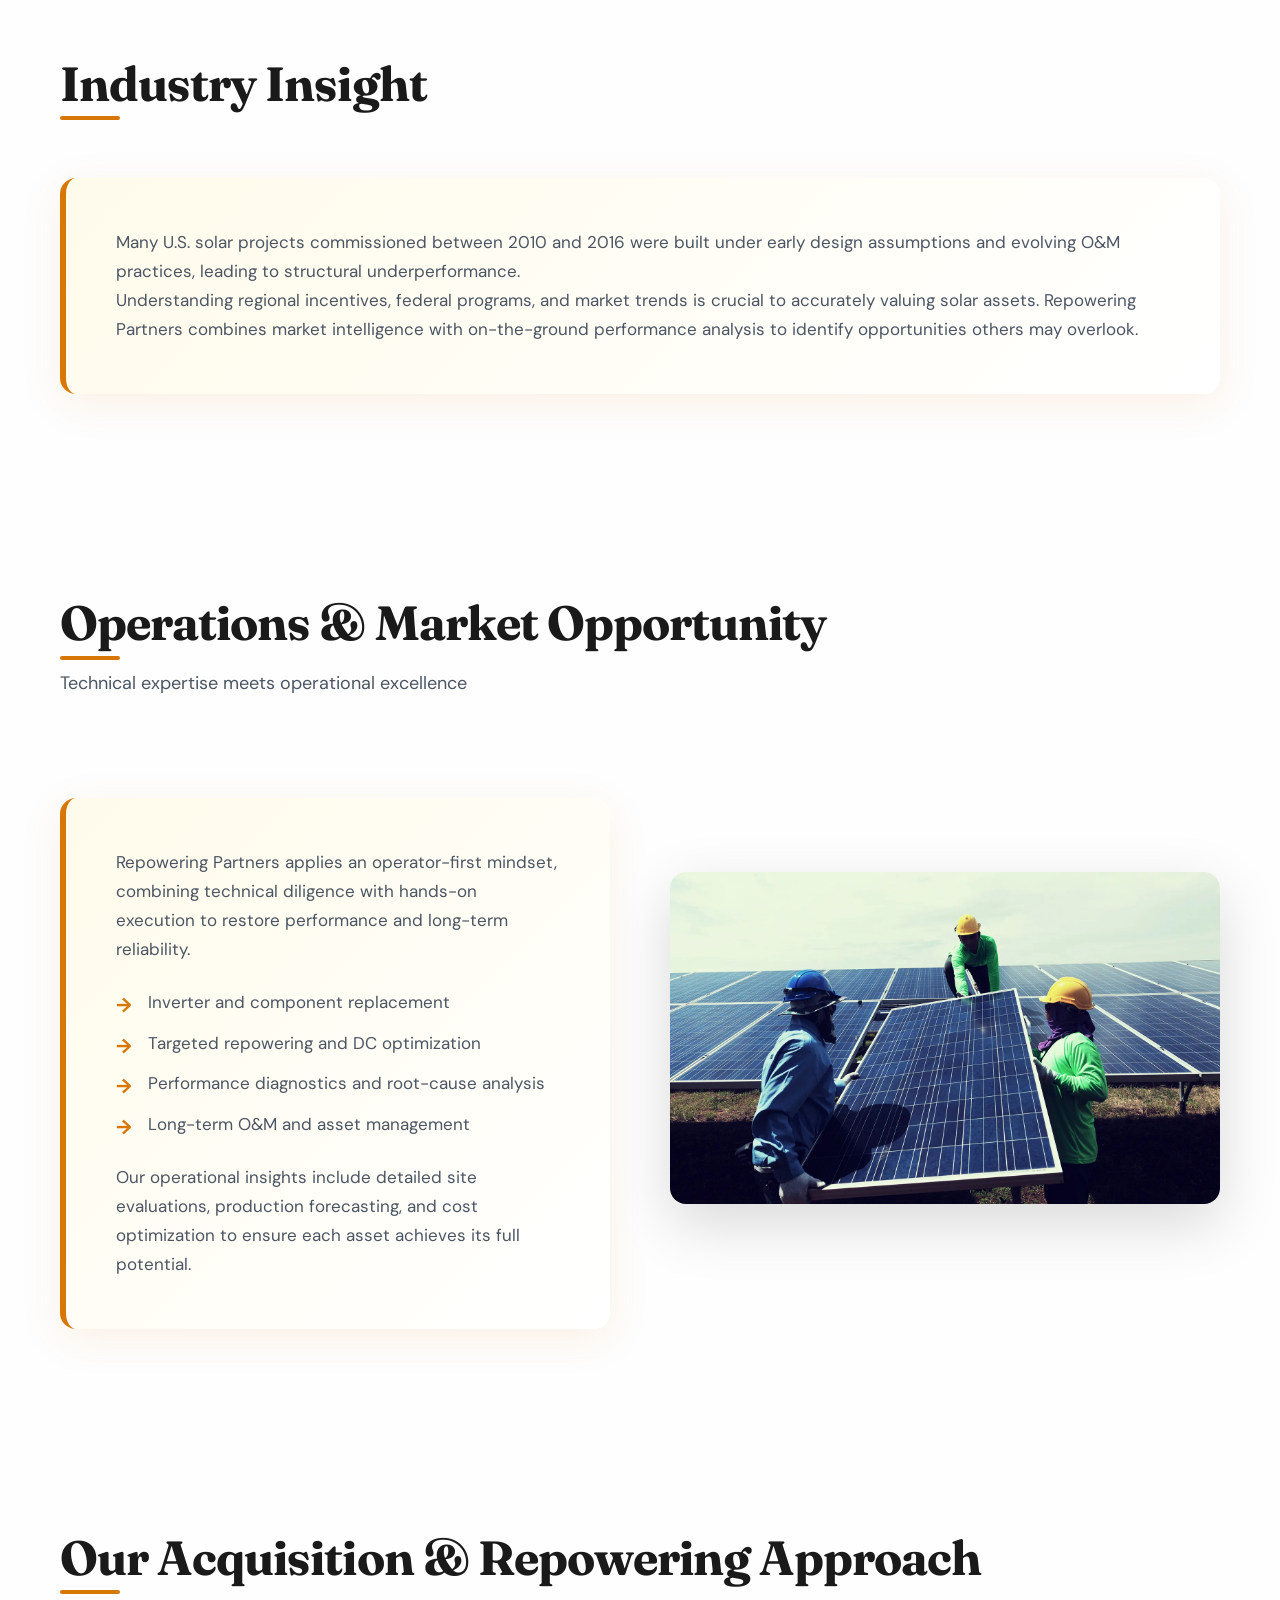
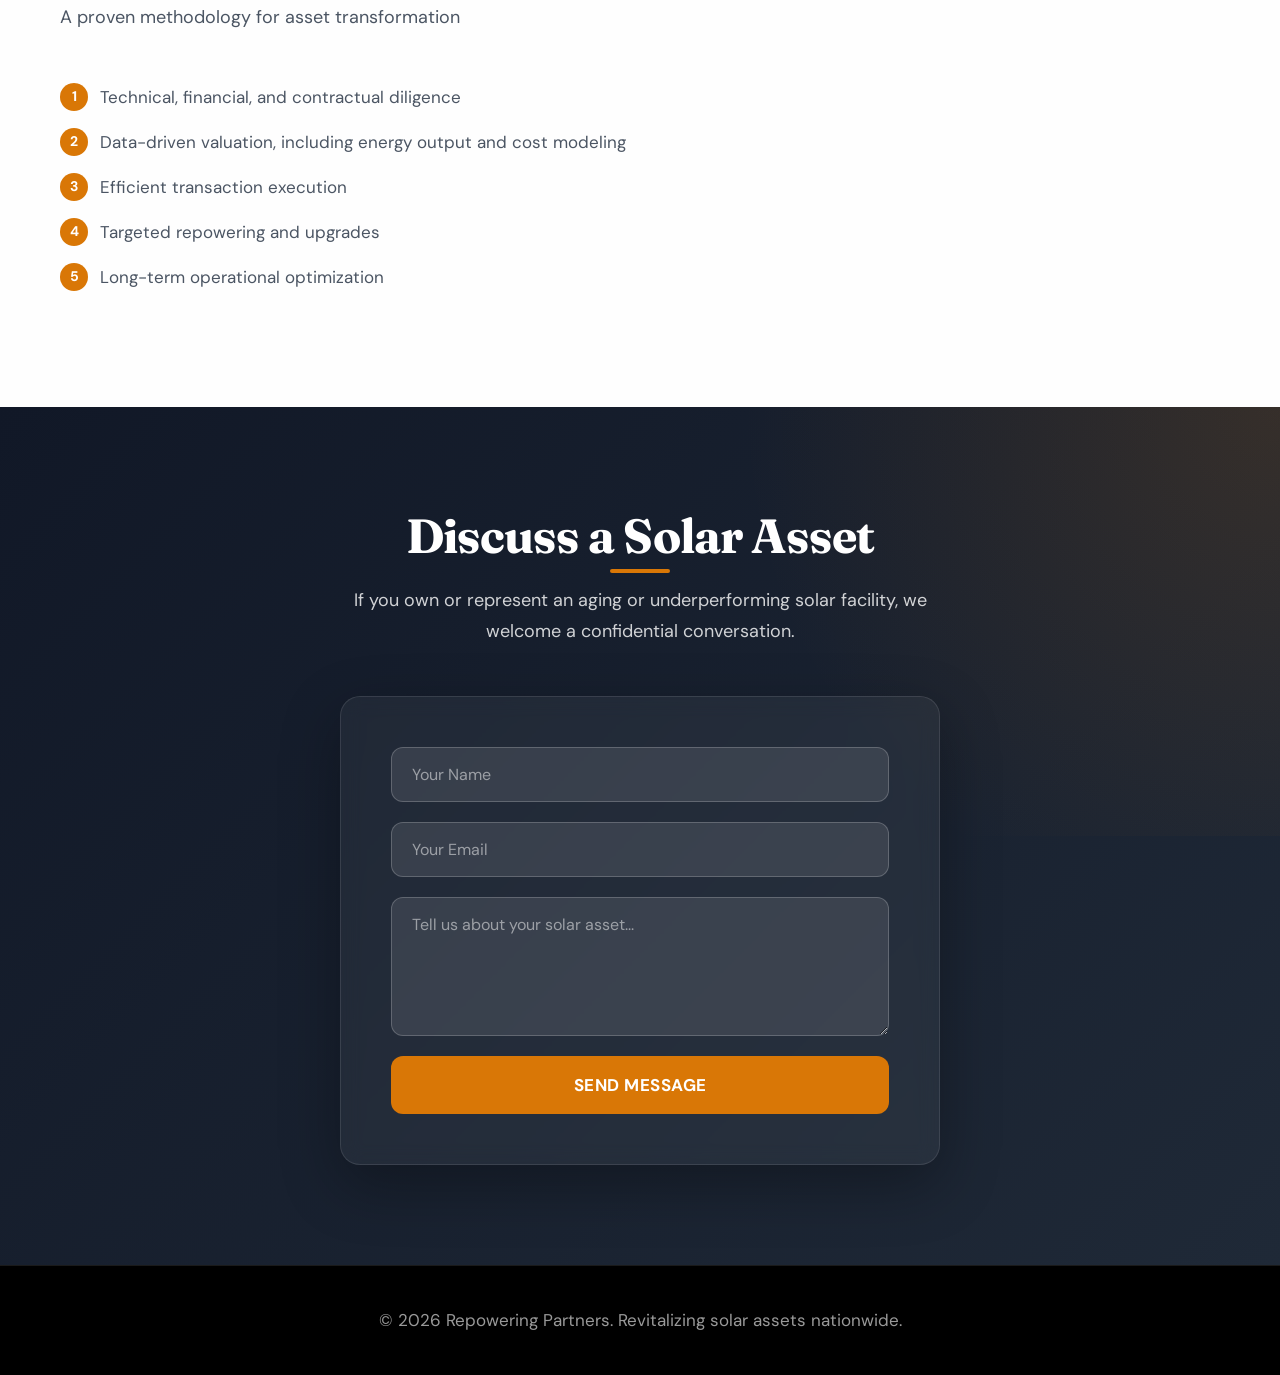
==== commit db3c1dc9: "Upgrade landing page accessibility and metadata" ====
--- a/index.html
+++ b/index.html
@@ -3,9 +3,14 @@
 <head>
 <meta charset="UTF-8" />
 <meta name="viewport" content="width=device-width, initial-scale=1" />
+<meta name="theme-color" content="#0a0f1a" />
 
 <title>Repowering Partners | Acquiring & Revitalizing Solar Assets</title>
 <meta name="description" content="Repowering Partners acquires aging, underperforming, or distressed solar assets across the United States and restores them to peak performance." />
+<meta property="og:title" content="Repowering Partners | Acquiring & Revitalizing Solar Assets" />
+<meta property="og:description" content="Repowering Partners acquires aging, underperforming, or distressed solar assets and restores them to peak performance." />
+<meta property="og:type" content="website" />
+<meta property="og:image" content="./images/Main-Purpose-Of-Solar-Panels-scaled-2560x1280_jpeg.webp" />
 
 <!-- SEO -->
 <meta name="robots" content="index, follow">
@@ -45,6 +50,24 @@
   background: var(--bg-light);
   padding-top: 0;
   overflow-x: hidden;
+}
+
+.skip-link {
+  position: absolute;
+  top: -40px;
+  left: 12px;
+  background: #fff;
+  color: var(--bg-dark);
+  padding: 8px 14px;
+  border-radius: 6px;
+  z-index: 2000;
+  font-weight: 700;
+  text-decoration: none;
+  box-shadow: 0 4px 20px rgba(0,0,0,0.2);
+}
+
+.skip-link:focus {
+  top: 12px;
 }
 
 /* Typography */
@@ -214,6 +237,13 @@
   width: 100%;
 }
 
+nav a:focus-visible,
+.btn:focus-visible,
+.cta button:focus-visible {
+  outline: 3px solid var(--primary-light);
+  outline-offset: 3px;
+}
+
 /* Header Hero */
 header {
   position: relative;
@@ -467,7 +497,7 @@
 }
 
 /* Insight & Operations Sections */
-#industry, #operations-content {
+.insight-panel, #operations-content {
   background: linear-gradient(135deg, var(--bg-accent) 0%, #fff 100%);
   border-left: 6px solid var(--primary);
   border-radius: 16px;
@@ -658,34 +688,39 @@
 
 @media (max-width: 640px) {
   nav { 
-    height: auto; 
-    min-height: 60px; 
+    height: 60px;
     padding: 10px 16px;
+    flex-direction: row;
+    justify-content: space-between;
   }
   
   .nav-logo img {
-    height: 40px;
+    height: 36px;
   }
   
   .nav-links { 
-    display: grid;
-    grid-template-columns: repeat(3, 1fr);
-    gap: 8px;
-    width: 100%;
-    margin-top: 10px;
+    display: flex;
+    gap: 4px;
+    flex-wrap: nowrap;
+    overflow-x: auto;
+    overflow-y: hidden;
+    -webkit-overflow-scrolling: touch;
+    scrollbar-width: none;
+    max-width: calc(100vw - 120px);
+    padding: 4px 0;
+  }
+  
+  .nav-links::-webkit-scrollbar {
+    display: none;
   }
   
   .nav-links a {
-    text-align: center;
-    font-size: 0.8125rem;
-    padding: 8px 4px;
-    background: rgba(255, 255, 255, 0.05);
+    font-size: 0.75rem;
+    padding: 6px 10px;
+    white-space: nowrap;
+    flex-shrink: 0;
+    background: rgba(255, 255, 255, 0.08);
     border-radius: 6px;
-    transition: all 0.3s ease;
-  }
-  
-  .nav-links a:hover {
-    background: rgba(255, 255, 255, 0.1);
   }
   
   .nav-links a::after {
@@ -700,6 +735,15 @@
   #industry, #operations-content { padding: 30px 20px; }
 }
 
+@media (prefers-reduced-motion: reduce) {
+  *, *::before, *::after {
+    animation-duration: 0.01ms !important;
+    animation-iteration-count: 1 !important;
+    transition-duration: 0.01ms !important;
+    scroll-behavior: auto !important;
+  }
+}
+
 /* Scroll reveal on load */
 .reveal {
   opacity: 0;
@@ -715,6 +759,7 @@
 </head>
 
 <body>
+<a href="#main-content" class="skip-link">Skip to main content</a>
 
 <!-- Navbar -->
 <nav id="navbar">
@@ -765,7 +810,7 @@
   </div>
 </div>
 
-<main>
+<main id="main-content">
   <!-- About -->
   <section id="about" class="reveal">
     <h2>About Repowering Partners</h2>
@@ -776,7 +821,7 @@
         <p>As the first generation of U.S. utility-scale solar projects matures, many assets face declining production, outdated equipment, and increasing operational complexity. Our mission is to unlock hidden value in these legacy systems.</p>
         <p>We provide detailed asset evaluation, helping owners understand the current performance, identify areas for improvement, and maximize long-term financial returns. This includes analyzing energy output, component health, maintenance history, and regional incentive programs.</p>
       </div>
-      <img src="./images/Workers-clean-photovoltaic-panels-inside-a-solar-power-plant-in-Gujarat-India.jpg" alt="Utility-scale solar energy installation">
+      <img src="./images/Workers-clean-photovoltaic-panels-inside-a-solar-power-plant-in-Gujarat-India.jpg" alt="Utility-scale solar energy installation" loading="lazy" decoding="async">
     </div>
   </section>
 
@@ -811,7 +856,7 @@
   <!-- Industry -->
   <section id="industry" class="reveal">
     <h2>Industry Insight</h2>
-    <div id="industry">
+    <div class="insight-panel">
       <p>Many U.S. solar projects commissioned between 2010 and 2016 were built under early design assumptions and evolving O&M practices, leading to structural underperformance.</p>
       <p>Understanding regional incentives, federal programs, and market trends is crucial to accurately valuing solar assets. Repowering Partners combines market intelligence with on-the-ground performance analysis to identify opportunities others may overlook.</p>
     </div>
@@ -834,7 +879,7 @@
           <p>Our operational insights include detailed site evaluations, production forecasting, and cost optimization to ensure each asset achieves its full potential.</p>
         </div>
       </div>
-      <img src="./images/installing-solar-panels.webp" alt="Solar technician performing system maintenance">
+      <img src="./images/installing-solar-panels.webp" alt="Solar technician performing system maintenance" loading="lazy" decoding="async">
     </div>
   </section>
 
@@ -862,11 +907,11 @@
       <input type="hidden" name="_subject" value="New Solar Asset Inquiry">
       <input type="hidden" name="_cc" value="Jim.bakhaus@repoweringpartners.com">
 
-      <input type="text" name="name" placeholder="Your Name" required>
-      <input type="email" name="email" placeholder="Your Email" required>
+      <input type="text" name="name" placeholder="Your Name" autocomplete="name" required>
+      <input type="email" name="email" placeholder="Your Email" autocomplete="email" required>
       <input type="hidden" name="_replyto" value="%email%">
 
-      <textarea name="message" placeholder="Tell us about your solar asset..." rows="5" required></textarea>
+      <textarea name="message" placeholder="Tell us about your solar asset..." rows="5" autocomplete="off" required></textarea>
       <button type="submit">Send Message</button>
     </form>
   </div>
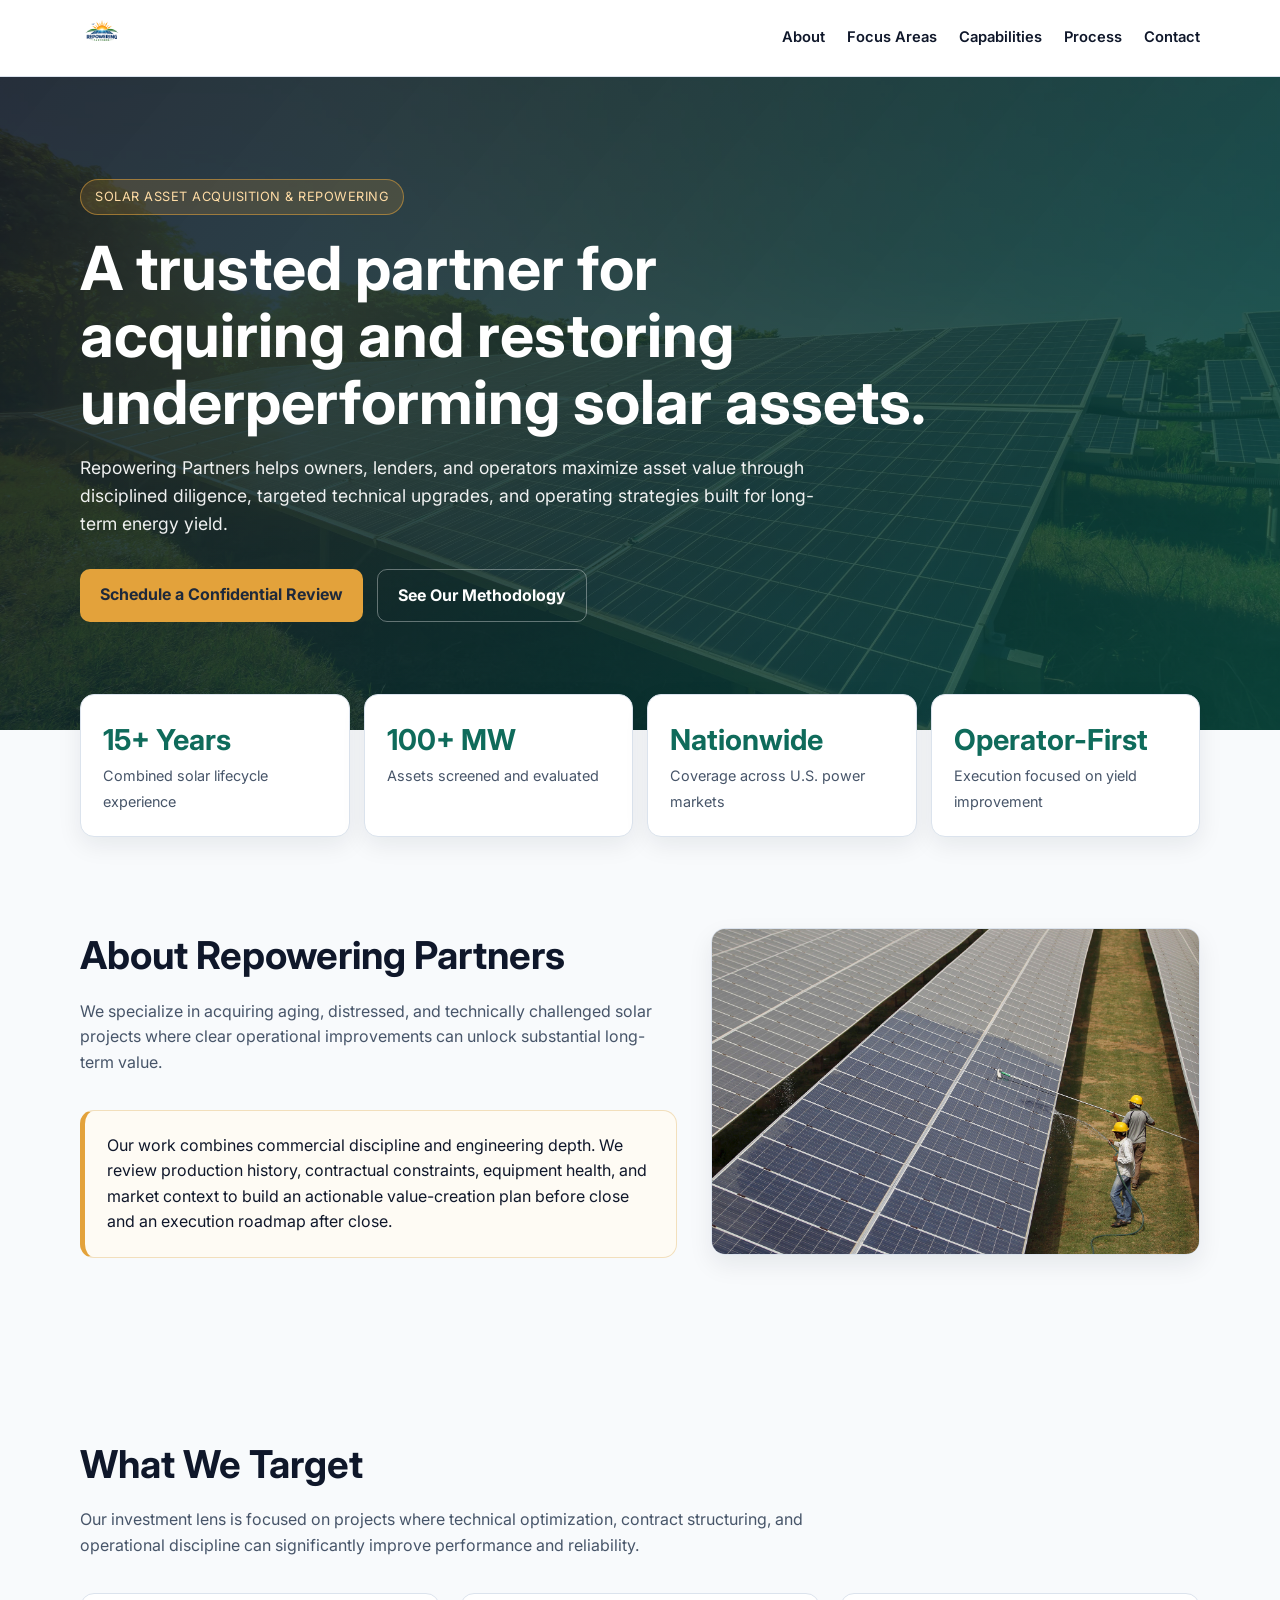
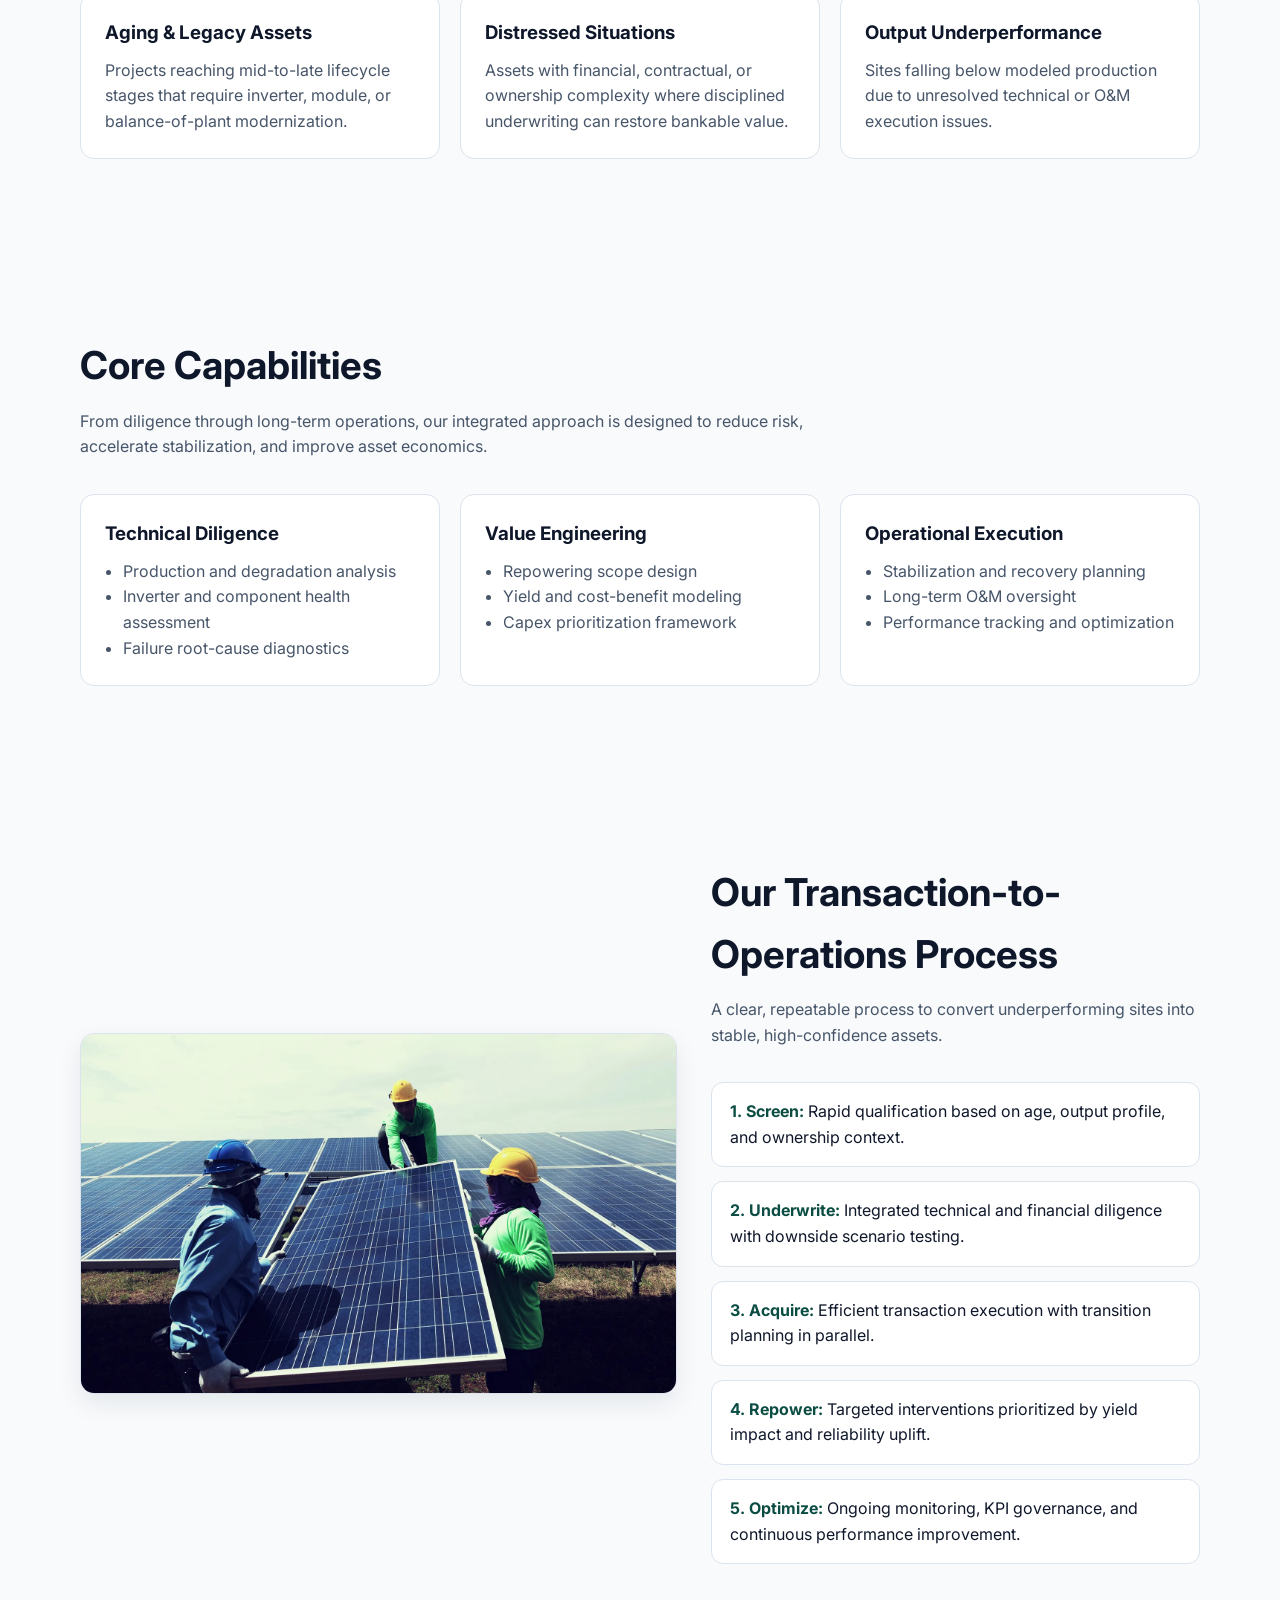
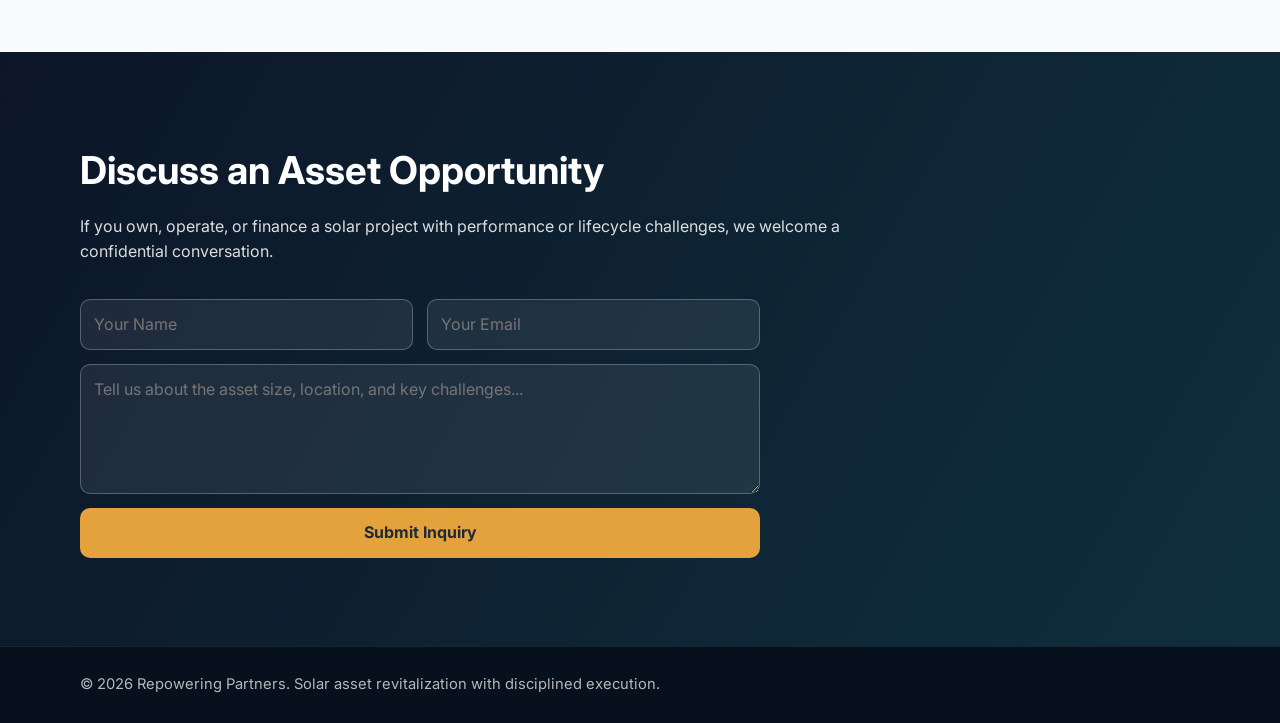
==== commit b1d7972a: "Fix hero image path causing preview not found" ====
--- a/index.html
+++ b/index.html
@@ -3,973 +3,353 @@
 <head>
 <meta charset="UTF-8" />
 <meta name="viewport" content="width=device-width, initial-scale=1" />
-<meta name="theme-color" content="#0a0f1a" />
-
-<title>Repowering Partners | Acquiring & Revitalizing Solar Assets</title>
-<meta name="description" content="Repowering Partners acquires aging, underperforming, or distressed solar assets across the United States and restores them to peak performance." />
-<meta property="og:title" content="Repowering Partners | Acquiring & Revitalizing Solar Assets" />
-<meta property="og:description" content="Repowering Partners acquires aging, underperforming, or distressed solar assets and restores them to peak performance." />
-<meta property="og:type" content="website" />
-<meta property="og:image" content="./images/Main-Purpose-Of-Solar-Panels-scaled-2560x1280_jpeg.webp" />
-
-<!-- SEO -->
-<meta name="robots" content="index, follow">
-<meta name="author" content="Repowering Partners">
-
-<!-- Favicon -->
-<link rel="icon" type="image/png" href="./images/the.png">
-
-<!-- Google Fonts -->
-<link rel="preconnect" href="https://fonts.googleapis.com">
-<link rel="preconnect" href="https://fonts.gstatic.com" crossorigin>
-<link href="https://fonts.googleapis.com/css2?family=DM+Sans:wght@400;500;700&family=Fraunces:wght@600;700;800&display=swap" rel="stylesheet">
+<title>Repowering Partners | Solar Asset Acquisitions & Performance Recovery</title>
+<meta name="description" content="Repowering Partners acquires and improves aging, underperforming, and distressed solar assets through disciplined diligence, technical upgrades, and long-term operations." />
+<meta name="robots" content="index, follow" />
+<meta name="author" content="Repowering Partners" />
+<link rel="icon" type="image/png" href="./images/the.png" />
+<link rel="preconnect" href="https://fonts.googleapis.com" />
+<link rel="preconnect" href="https://fonts.gstatic.com" crossorigin />
+<link href="https://fonts.googleapis.com/css2?family=Inter:wght@400;500;600;700;800&display=swap" rel="stylesheet" />
 
 <style>
 :root {
-  --primary: #d97706;
-  --primary-dark: #b45309;
-  --primary-light: #fbbf24;
-  --nav-bg: #0a0f1a;
-  --text-dark: #1a1a1a;
-  --text-light: #4b5563;
-  --bg-light: #fefefe;
-  --bg-accent: #fffbeb;
-  --bg-dark: #111827;
-  --border: #e5e7eb;
-  --success: #10b981;
-}
-
-/* Reset */
+  --brand: #0f6b5b;
+  --brand-dark: #0b4d42;
+  --accent: #e3a23b;
+  --ink: #0f172a;
+  --muted: #475569;
+  --line: #dbe3ed;
+  --bg: #f8fafc;
+  --card: #ffffff;
+}
+
 * { box-sizing: border-box; margin: 0; padding: 0; }
 html { scroll-behavior: smooth; }
-
 body {
-  font-family: 'DM Sans', system-ui, sans-serif;
-  color: var(--text-dark);
-  line-height: 1.7;
-  background: var(--bg-light);
-  padding-top: 0;
-  overflow-x: hidden;
-}
-
-.skip-link {
-  position: absolute;
-  top: -40px;
-  left: 12px;
-  background: #fff;
-  color: var(--bg-dark);
-  padding: 8px 14px;
-  border-radius: 6px;
-  z-index: 2000;
-  font-weight: 700;
-  text-decoration: none;
-  box-shadow: 0 4px 20px rgba(0,0,0,0.2);
-}
-
-.skip-link:focus {
-  top: 12px;
-}
-
-/* Typography */
-h1, h2, h3 { 
-  font-family: 'Fraunces', serif;
-  font-weight: 700; 
-  letter-spacing: -0.02em;
-  line-height: 1.2;
-}
-
-h1 { font-size: clamp(2.5rem, 5vw, 4rem); font-weight: 800; }
-h2 { font-size: clamp(2rem, 4vw, 3rem); }
-h3 { font-size: 1.5rem; }
-p, li { font-size: 1.0625rem; color: var(--text-light); }
-
-/* Animations */
-@keyframes fadeInUp {
-  from {
-    opacity: 0;
-    transform: translateY(30px);
-  }
-  to {
-    opacity: 1;
-    transform: translateY(0);
-  }
-}
-
-@keyframes slideInLeft {
-  from {
-    opacity: 0;
-    transform: translateX(-40px);
-  }
-  to {
-    opacity: 1;
-    transform: translateX(0);
-  }
-}
-
-@keyframes slideInRight {
-  from {
-    opacity: 0;
-    transform: translateX(40px);
-  }
-  to {
-    opacity: 1;
-    transform: translateX(0);
-  }
-}
-
-@keyframes scaleIn {
-  from {
-    opacity: 0;
-    transform: scale(0.9);
-  }
-  to {
-    opacity: 1;
-    transform: scale(1);
-  }
-}
-
-@keyframes float {
-  0%, 100% { transform: translateY(0); }
-  50% { transform: translateY(-10px); }
-}
-
-.fade-in-up {
-  animation: fadeInUp 0.8s ease-out forwards;
-  opacity: 0;
-}
-
-.slide-in-left {
-  animation: slideInLeft 0.8s ease-out forwards;
-  opacity: 0;
-}
-
-.slide-in-right {
-  animation: slideInRight 0.8s ease-out forwards;
-  opacity: 0;
-}
-
-.scale-in {
-  animation: scaleIn 0.6s ease-out forwards;
-  opacity: 0;
-}
-
-/* Stagger delays */
-.delay-1 { animation-delay: 0.1s; }
-.delay-2 { animation-delay: 0.2s; }
-.delay-3 { animation-delay: 0.3s; }
-.delay-4 { animation-delay: 0.4s; }
-.delay-5 { animation-delay: 0.5s; }
-.delay-6 { animation-delay: 0.6s; }
-
-/* Navbar */
+  font-family: 'Inter', system-ui, sans-serif;
+  line-height: 1.6;
+  color: var(--ink);
+  background: var(--bg);
+}
+
+.container { width: min(1120px, 92%); margin: 0 auto; }
+.section { padding: 88px 0; }
+.section h2 { font-size: clamp(1.8rem, 3vw, 2.5rem); margin-bottom: 12px; }
+.section-intro { color: var(--muted); max-width: 760px; margin-bottom: 34px; }
+
+/* Nav */
 nav {
-  position: fixed;
+  position: sticky;
   top: 0;
-  left: 0;
-  width: 100%;
-  height: 70px;
-  z-index: 1000;
-  background: rgba(10, 15, 26, 0.95);
-  backdrop-filter: blur(10px);
+  z-index: 30;
+  background: rgba(255, 255, 255, 0.95);
+  border-bottom: 1px solid var(--line);
+  backdrop-filter: blur(8px);
+}
+.nav-inner {
+  height: 76px;
   display: flex;
   align-items: center;
   justify-content: space-between;
-  padding: 0 5%;
-  box-shadow: 0 4px 20px rgba(0,0,0,0.3);
-  transition: all 0.3s ease;
-}
-
-nav.scrolled {
-  height: 60px;
-  background: rgba(10, 15, 26, 0.98);
-}
-
-.nav-logo {
-  display: flex;
-  align-items: center;
-  flex: 0 0 auto;
-  transition: transform 0.3s ease;
-}
-
-.nav-logo:hover {
-  transform: scale(1.05);
-}
-
-.nav-logo img {
-  height: 50px;
-  width: auto;
-  filter: brightness(1.1);
-}
-
-.nav-links {
-  display: flex;
-  gap: 32px;
-  align-items: center;
-}
-
-nav a {
+}
+.nav-logo img { height: 44px; width: auto; }
+.nav-links { display: flex; gap: 22px; }
+.nav-links a {
+  text-decoration: none;
+  color: var(--ink);
+  font-weight: 600;
+  font-size: 0.92rem;
+}
+.nav-links a:hover { color: var(--brand); }
+
+/* Hero */
+.hero {
   color: #fff;
+  background:
+    linear-gradient(130deg, rgba(9, 19, 35, 0.88), rgba(11, 77, 66, 0.82)),
+    url('./images/Main-Purpose-Of-Solar-Panels-scaled-2560x1280.jpeg.webp') center/cover no-repeat;
+}
+.hero .container { padding: 102px 0 108px; }
+.badge {
+  display: inline-block;
+  border: 1px solid rgba(227, 162, 59, 0.55);
+  background: rgba(227, 162, 59, 0.16);
+  color: #ffdca5;
+  padding: 7px 14px;
+  border-radius: 999px;
+  font-size: 0.8rem;
+  letter-spacing: 0.04em;
+  text-transform: uppercase;
+  margin-bottom: 20px;
+}
+.hero h1 {
+  font-size: clamp(2.1rem, 4.8vw, 3.8rem);
+  max-width: 850px;
+  line-height: 1.1;
+  margin-bottom: 18px;
+}
+.hero p { max-width: 760px; font-size: 1.1rem; color: rgba(255,255,255,0.93); }
+.hero-actions { display: flex; flex-wrap: wrap; gap: 14px; margin-top: 30px; }
+.btn {
+  display: inline-block;
   text-decoration: none;
-  font-weight: 500;
-  font-size: 0.9375rem;
-  white-space: nowrap;
-  position: relative;
-  padding: 4px 0;
-  transition: color 0.3s ease;
-}
-
-nav a::after {
-  content: '';
-  position: absolute;
-  bottom: 0;
-  left: 0;
-  width: 0;
-  height: 2px;
-  background: var(--primary);
-  transition: width 0.3s ease;
-}
-
-nav a:hover {
-  color: var(--primary-light);
-}
-
-nav a:hover::after {
-  width: 100%;
-}
-
-nav a:focus-visible,
-.btn:focus-visible,
-.cta button:focus-visible {
-  outline: 3px solid var(--primary-light);
-  outline-offset: 3px;
-}
-
-/* Header Hero */
-header {
-  position: relative;
-  background:
-    linear-gradient(135deg, rgba(10,15,26,0.85) 0%, rgba(26,31,54,0.75) 100%),
-    url("./images/Main-Purpose-Of-Solar-Panels-scaled-2560x1280_jpeg.webp")
-    center / cover no-repeat;
-  color: #fff;
-  min-height: 100vh;
-  display: flex;
-  align-items: center;
-  justify-content: center;
-  text-align: center;
-  padding: 0 20px;
-  overflow: hidden;
-}
-
-header::before {
-  content: '';
-  position: absolute;
-  top: 0;
-  left: 0;
-  right: 0;
-  bottom: 0;
-  background: radial-gradient(circle at 30% 50%, rgba(217, 119, 6, 0.15) 0%, transparent 50%);
-  pointer-events: none;
-}
-
-.hero-content {
+  padding: 13px 20px;
+  border-radius: 10px;
+  font-weight: 700;
+}
+.btn-primary { background: var(--accent); color: #1e293b; }
+.btn-primary:hover { background: #f0b14d; }
+.btn-ghost { border: 1px solid rgba(255,255,255,0.35); color: #fff; }
+
+/* KPI */
+.kpis {
+  margin-top: -36px;
   position: relative;
   z-index: 2;
-  max-width: 900px;
-}
-
-.hero-badge {
-  display: inline-block;
-  background: rgba(217, 119, 6, 0.2);
-  border: 1px solid rgba(217, 119, 6, 0.4);
-  color: var(--primary-light);
-  padding: 8px 20px;
-  border-radius: 50px;
-  font-size: 0.875rem;
-  font-weight: 600;
-  text-transform: uppercase;
-  letter-spacing: 1px;
-  margin-bottom: 30px;
-}
-
-header h1 {
+}
+.kpi-grid {
+  display: grid;
+  grid-template-columns: repeat(4, minmax(0, 1fr));
+  gap: 14px;
+}
+.kpi {
+  background: var(--card);
+  border: 1px solid var(--line);
+  border-radius: 14px;
+  padding: 22px;
+  box-shadow: 0 8px 24px rgba(10, 20, 40, 0.08);
+}
+.kpi strong { display: block; font-size: 1.8rem; color: var(--brand); }
+.kpi span { color: var(--muted); font-size: 0.9rem; }
+
+/* Cards */
+.grid-3 { display: grid; grid-template-columns: repeat(3, minmax(0, 1fr)); gap: 20px; }
+.card {
+  background: var(--card);
+  border: 1px solid var(--line);
+  border-radius: 14px;
+  padding: 24px;
+}
+.card h3 { margin-bottom: 10px; font-size: 1.17rem; }
+.card p, .card li { color: var(--muted); }
+.card ul { padding-left: 18px; }
+
+/* Split sections */
+.split { display: grid; gap: 34px; grid-template-columns: 1.1fr 0.9fr; align-items: center; }
+.split img {
+  width: 100%;
+  border-radius: 14px;
+  border: 1px solid var(--line);
+  box-shadow: 0 10px 24px rgba(15, 23, 42, 0.08);
+}
+.panel {
+  background: #fefbf4;
+  border: 1px solid #f2dfbc;
+  border-left: 5px solid var(--accent);
+  border-radius: 14px;
+  padding: 22px;
+}
+
+/* Process */
+.process { display: grid; gap: 14px; }
+.step {
+  background: var(--card);
+  border: 1px solid var(--line);
+  border-radius: 12px;
+  padding: 16px 18px;
+}
+.step b { color: var(--brand-dark); }
+
+/* Contact */
+.cta {
+  background: linear-gradient(120deg, #0c1628, #0f2f3c);
   color: #fff;
-  margin-bottom: 24px;
-  text-shadow: 0 4px 20px rgba(0,0,0,0.3);
-}
-
-header p {
-  font-size: 1.375rem;
-  color: rgba(255,255,255,0.9);
-  margin-bottom: 40px;
-  line-height: 1.6;
-  max-width: 700px;
-  margin-left: auto;
-  margin-right: auto;
-}
-
-.hero-cta {
-  display: flex;
-  gap: 16px;
-  justify-content: center;
-  flex-wrap: wrap;
-}
-
-.btn {
-  display: inline-block;
-  padding: 16px 36px;
-  border-radius: 8px;
-  font-weight: 600;
-  font-size: 1rem;
-  text-decoration: none;
-  transition: all 0.3s ease;
-  cursor: pointer;
-  border: none;
-}
-
-.btn-primary {
-  background: var(--primary);
-  color: #fff;
-  box-shadow: 0 4px 20px rgba(217, 119, 6, 0.3);
-}
-
-.btn-primary:hover {
-  background: var(--primary-dark);
-  transform: translateY(-2px);
-  box-shadow: 0 8px 30px rgba(217, 119, 6, 0.4);
-}
-
-.btn-secondary {
-  background: rgba(255,255,255,0.1);
-  color: #fff;
-  border: 2px solid rgba(255,255,255,0.3);
-  backdrop-filter: blur(10px);
-}
-
-.btn-secondary:hover {
-  background: rgba(255,255,255,0.2);
-  border-color: rgba(255,255,255,0.5);
-}
-
-/* Stats Bar */
-.stats-bar {
-  background: var(--bg-dark);
-  padding: 60px 5%;
-  display: grid;
-  grid-template-columns: repeat(auto-fit, minmax(200px, 1fr));
-  gap: 40px;
-  text-align: center;
-}
-
-.stat-item {
-  color: #fff;
-}
-
-.stat-number {
-  font-family: 'Fraunces', serif;
-  font-size: 3rem;
-  font-weight: 800;
-  color: var(--primary);
-  display: block;
-  margin-bottom: 8px;
-}
-
-.stat-label {
-  color: rgba(255,255,255,0.7);
-  font-size: 0.9375rem;
-  text-transform: uppercase;
-  letter-spacing: 1px;
-}
-
-/* Layout */
-main section {
-  max-width: 1200px;
-  margin: auto;
-  padding: 100px 20px;
-}
-
-section h2 {
-  color: var(--text-dark);
-  margin-bottom: 16px;
-  position: relative;
-  display: inline-block;
-}
-
-section h2::after {
-  content: '';
-  position: absolute;
-  bottom: -8px;
-  left: 0;
-  width: 60px;
-  height: 4px;
-  background: var(--primary);
-  border-radius: 2px;
-}
-
-.section-subtitle {
-  font-size: 1.125rem;
-  color: var(--text-light);
-  margin-bottom: 50px;
-  max-width: 700px;
-}
-
-.two-col {
+}
+.cta .section-intro { color: rgba(255,255,255,0.85); }
+form {
+  margin-top: 26px;
+  max-width: 680px;
   display: grid;
   grid-template-columns: 1fr 1fr;
-  gap: 60px;
-  align-items: center;
-  margin-top: 50px;
-}
-
-.two-col img {
-  width: 100%;
-  border-radius: 16px;
-  box-shadow: 0 20px 60px rgba(0,0,0,0.15);
-  transition: transform 0.4s ease, box-shadow 0.4s ease;
-}
-
-.two-col img:hover {
-  transform: scale(1.02);
-  box-shadow: 0 30px 80px rgba(0,0,0,0.2);
-}
-
-.grid {
-  display: grid;
-  grid-template-columns: repeat(auto-fit, minmax(280px, 1fr));
-  gap: 30px;
-  margin-top: 50px;
-}
-
-.card {
-  background: #fff;
-  padding: 40px;
-  border-radius: 16px;
-  box-shadow: 0 4px 20px rgba(0,0,0,0.08);
-  border: 1px solid var(--border);
-  transition: all 0.3s ease;
-  position: relative;
-  overflow: hidden;
-}
-
-.card::before {
-  content: '';
-  position: absolute;
-  top: 0;
-  left: 0;
-  width: 100%;
-  height: 4px;
-  background: linear-gradient(90deg, var(--primary), var(--primary-light));
-  transform: scaleX(0);
-  transform-origin: left;
-  transition: transform 0.3s ease;
-}
-
-.card:hover::before {
-  transform: scaleX(1);
-}
-
-.card:hover {
-  transform: translateY(-8px);
-  box-shadow: 0 20px 40px rgba(0,0,0,0.12);
-  border-color: var(--primary-light);
-}
-
-.card-icon {
-  width: 60px;
-  height: 60px;
-  background: linear-gradient(135deg, var(--primary), var(--primary-light));
-  border-radius: 12px;
-  display: flex;
-  align-items: center;
-  justify-content: center;
-  margin-bottom: 24px;
-  font-size: 28px;
-}
-
-.card h3 { 
-  margin-top: 0; 
-  margin-bottom: 16px;
-  color: var(--text-dark);
-}
-
-.card p {
-  line-height: 1.7;
-}
-
-/* Insight & Operations Sections */
-.insight-panel, #operations-content {
-  background: linear-gradient(135deg, var(--bg-accent) 0%, #fff 100%);
-  border-left: 6px solid var(--primary);
-  border-radius: 16px;
-  padding: 50px;
-  margin-top: 50px;
-  box-shadow: 0 10px 40px rgba(217, 119, 6, 0.1);
-}
-
-ul { 
-  padding-left: 0;
-  margin: 24px 0;
-  list-style: none;
-}
-
-ul li {
-  padding-left: 32px;
-  position: relative;
-  margin-bottom: 12px;
-}
-
-ul li::before {
-  content: '→';
-  position: absolute;
-  left: 0;
-  color: var(--primary);
+  gap: 14px;
+}
+input, textarea, button {
+  font: inherit;
+  border-radius: 10px;
+  border: 1px solid rgba(255,255,255,0.25);
+  padding: 12px 13px;
+}
+input, textarea { background: rgba(255,255,255,0.08); color: #fff; }
+textarea { grid-column: 1 / -1; min-height: 130px; resize: vertical; }
+button {
+  grid-column: 1 / -1;
+  background: var(--accent);
+  color: #1e293b;
   font-weight: 700;
-  font-size: 1.25rem;
-}
-
-ol { 
-  padding-left: 24px;
-  counter-reset: item;
-  list-style: none;
-}
-
-ol li {
-  counter-increment: item;
-  margin-bottom: 16px;
-  padding-left: 16px;
-  position: relative;
-}
-
-ol li::before {
-  content: counter(item);
-  position: absolute;
-  left: -24px;
-  top: 0;
-  background: var(--primary);
-  color: #fff;
-  width: 28px;
-  height: 28px;
-  border-radius: 50%;
-  display: flex;
-  align-items: center;
-  justify-content: center;
-  font-weight: 700;
-  font-size: 0.875rem;
-}
-
-/* CTA Section */
-.cta {
-  background: linear-gradient(135deg, var(--bg-dark) 0%, #1f2937 100%);
-  text-align: center;
-  padding: 100px 5%;
-  position: relative;
-  overflow: hidden;
-}
-
-.cta::before {
-  content: '';
-  position: absolute;
-  top: -50%;
-  right: -50%;
-  width: 100%;
-  height: 100%;
-  background: radial-gradient(circle, rgba(217, 119, 6, 0.15) 0%, transparent 70%);
-  pointer-events: none;
-}
-
-.cta-content {
-  position: relative;
-  z-index: 2;
-  max-width: 900px;
-  margin: 0 auto;
-}
-
-.cta h2 {
-  color: #fff;
-  margin-bottom: 20px;
-}
-
-.cta h2::after {
-  background: var(--primary);
-  left: 50%;
-  transform: translateX(-50%);
-}
-
-.cta p {
-  color: rgba(255,255,255,0.8);
-  max-width: 640px;
-  margin: 0 auto 50px;
-  font-size: 1.125rem;
-}
-
-/* Contact Form */
-.cta form {
-  display: grid;
-  gap: 20px;
-  max-width: 600px;
-  margin: auto;
-  background: rgba(255,255,255,0.05);
-  padding: 50px;
-  border-radius: 20px;
-  box-shadow: 0 20px 60px rgba(0,0,0,0.3);
-  backdrop-filter: blur(10px);
-  border: 1px solid rgba(255,255,255,0.1);
-}
-
-.cta input, .cta textarea {
-  padding: 16px 20px;
-  border-radius: 12px;
-  border: 1px solid rgba(255,255,255,0.2);
-  background: rgba(255,255,255,0.1);
-  font-size: 1rem;
-  width: 100%;
-  color: #fff;
-  font-family: 'DM Sans', system-ui, sans-serif;
-  transition: all 0.3s ease;
-}
-
-.cta input::placeholder,
-.cta textarea::placeholder {
-  color: rgba(255,255,255,0.5);
-}
-
-.cta input:focus, .cta textarea:focus {
-  outline: none;
-  border-color: var(--primary);
-  background: rgba(255,255,255,0.15);
-  box-shadow: 0 0 0 3px rgba(217, 119, 6, 0.2);
-}
-
-.cta button {
-  background: var(--primary);
-  color: #fff;
-  padding: 18px 40px;
   border: none;
-  border-radius: 12px;
-  font-size: 1.0625rem;
-  font-weight: 700;
   cursor: pointer;
-  transition: all 0.3s ease;
-  font-family: 'DM Sans', system-ui, sans-serif;
-  text-transform: uppercase;
-  letter-spacing: 0.5px;
-}
-
-.cta button:hover {
-  background: var(--primary-dark);
-  transform: translateY(-2px);
-  box-shadow: 0 10px 30px rgba(217, 119, 6, 0.4);
-}
-
-/* Footer */
+}
+
 footer {
-  background: #000;
-  color: rgba(255,255,255,0.6);
-  text-align: center;
-  padding: 40px 20px;
-  font-size: 0.9375rem;
-  border-top: 1px solid rgba(255,255,255,0.1);
-}
-
-footer p {
-  color: rgba(255,255,255,0.6);
-}
-
-/* Responsive */
-@media (max-width: 968px) {
-  .two-col { grid-template-columns: 1fr; gap: 40px; }
-  .stats-bar { grid-template-columns: repeat(auto-fit, minmax(150px, 1fr)); gap: 30px; }
-  nav { padding: 0 20px; }
-  .nav-links { gap: 20px; }
-  h1 { font-size: 2.5rem; }
-  header p { font-size: 1.125rem; }
-  main section { padding: 70px 20px; }
-}
-
-@media (max-width: 640px) {
-  nav { 
-    height: 60px;
-    padding: 10px 16px;
-    flex-direction: row;
-    justify-content: space-between;
-  }
-  
-  .nav-logo img {
-    height: 36px;
-  }
-  
-  .nav-links { 
-    display: flex;
-    gap: 4px;
-    flex-wrap: nowrap;
-    overflow-x: auto;
-    overflow-y: hidden;
-    -webkit-overflow-scrolling: touch;
-    scrollbar-width: none;
-    max-width: calc(100vw - 120px);
-    padding: 4px 0;
-  }
-  
-  .nav-links::-webkit-scrollbar {
-    display: none;
-  }
-  
-  .nav-links a {
-    font-size: 0.75rem;
-    padding: 6px 10px;
-    white-space: nowrap;
-    flex-shrink: 0;
-    background: rgba(255, 255, 255, 0.08);
-    border-radius: 6px;
-  }
-  
-  .nav-links a::after {
-    display: none;
-  }
-  
-  header { min-height: 80vh; }
-  .hero-cta { flex-direction: column; align-items: stretch; }
-  .btn { padding: 14px 28px; }
-  .stat-number { font-size: 2.5rem; }
-  .cta form { padding: 30px 20px; }
-  #industry, #operations-content { padding: 30px 20px; }
-}
-
-@media (prefers-reduced-motion: reduce) {
-  *, *::before, *::after {
-    animation-duration: 0.01ms !important;
-    animation-iteration-count: 1 !important;
-    transition-duration: 0.01ms !important;
-    scroll-behavior: auto !important;
-  }
-}
-
-/* Scroll reveal on load */
-.reveal {
-  opacity: 0;
-  transform: translateY(30px);
-  transition: all 0.6s ease-out;
-}
-
-.reveal.active {
-  opacity: 1;
-  transform: translateY(0);
+  background: #07101d;
+  color: rgba(255,255,255,0.7);
+  padding: 26px 0;
+  border-top: 1px solid rgba(255,255,255,0.08);
+  font-size: 0.92rem;
+}
+
+@media (max-width: 980px) {
+  .kpi-grid, .grid-3, .split { grid-template-columns: 1fr 1fr; }
+}
+@media (max-width: 700px) {
+  .nav-links { overflow-x: auto; gap: 14px; }
+  .kpi-grid, .grid-3, .split, form { grid-template-columns: 1fr; }
+  .hero .container { padding: 82px 0 88px; }
+  .section { padding: 68px 0; }
 }
 </style>
 </head>
-
 <body>
-<a href="#main-content" class="skip-link">Skip to main content</a>
-
-<!-- Navbar -->
-<nav id="navbar">
-  <a href="index.html" class="nav-logo">
-    <img src="./images/the.png" alt="Repowering Partners logo">
-  </a>
-
-  <div class="nav-links">
-    <a href="#about">About</a>
-    <a href="#focus">Investment Focus</a>
-    <a href="#industry">Insight</a>
-    <a href="#operations">Operations</a>
-    <a href="#process">Approach</a>
-    <a href="#contact">Contact</a>
+<nav>
+  <div class="container nav-inner">
+    <a href="index.html" class="nav-logo" aria-label="Repowering Partners home">
+      <img src="./images/the.png" alt="Repowering Partners logo" />
+    </a>
+    <div class="nav-links">
+      <a href="#about">About</a>
+      <a href="#focus">Focus Areas</a>
+      <a href="#capabilities">Capabilities</a>
+      <a href="#process">Process</a>
+      <a href="#contact">Contact</a>
+    </div>
   </div>
 </nav>
 
-<!-- Header Hero -->
-<header>
-  <div class="hero-content">
-    <div class="hero-badge fade-in-up">Solar Asset Specialists</div>
-    <h1 class="fade-in-up delay-1">Repowering Partners</h1>
-    <p class="fade-in-up delay-2">Acquiring, revitalizing, and extending the life of aging or distressed solar facilities across the United States.</p>
-    <div class="hero-cta fade-in-up delay-3">
-      <a href="#contact" class="btn btn-primary">Discuss Your Asset</a>
-      <a href="#about" class="btn btn-secondary">Learn More</a>
+<header class="hero">
+  <div class="container">
+    <span class="badge">Solar Asset Acquisition & Repowering</span>
+    <h1>A trusted partner for acquiring and restoring underperforming solar assets.</h1>
+    <p>Repowering Partners helps owners, lenders, and operators maximize asset value through disciplined diligence, targeted technical upgrades, and operating strategies built for long-term energy yield.</p>
+    <div class="hero-actions">
+      <a class="btn btn-primary" href="#contact">Schedule a Confidential Review</a>
+      <a class="btn btn-ghost" href="#process">See Our Methodology</a>
     </div>
   </div>
 </header>
 
-<!-- Stats Bar -->
-<div class="stats-bar">
-  <div class="stat-item scale-in delay-1">
-    <span class="stat-number">15+</span>
-    <span class="stat-label">Years Industry Experience</span>
+<section class="kpis container" aria-label="Company metrics">
+  <div class="kpi-grid">
+    <div class="kpi"><strong>15+ Years</strong><span>Combined solar lifecycle experience</span></div>
+    <div class="kpi"><strong>100+ MW</strong><span>Assets screened and evaluated</span></div>
+    <div class="kpi"><strong>Nationwide</strong><span>Coverage across U.S. power markets</span></div>
+    <div class="kpi"><strong>Operator-First</strong><span>Execution focused on yield improvement</span></div>
   </div>
-  <div class="stat-item scale-in delay-2">
-    <span class="stat-number">100+</span>
-    <span class="stat-label">MW Analyzed</span>
-  </div>
-  <div class="stat-item scale-in delay-3">
-    <span class="stat-number">50+</span>
-    <span class="stat-label">States Nationwide</span>
-  </div>
-  <div class="stat-item scale-in delay-4">
-    <span class="stat-number">24/7</span>
-    <span class="stat-label">Asset Monitoring</span>
-  </div>
-</div>
-
-<main id="main-content">
-  <!-- About -->
-  <section id="about" class="reveal">
-    <h2>About Repowering Partners</h2>
-    <p class="section-subtitle">Unlocking value in America's aging solar infrastructure</p>
-    <div class="two-col">
+</section>
+
+<main>
+  <section id="about" class="section">
+    <div class="container split">
       <div>
-        <p>Repowering Partners is a solar asset acquisition and optimization firm focused on purchasing existing solar facilities that are aging, underperforming, or financially distressed.</p>
-        <p>As the first generation of U.S. utility-scale solar projects matures, many assets face declining production, outdated equipment, and increasing operational complexity. Our mission is to unlock hidden value in these legacy systems.</p>
-        <p>We provide detailed asset evaluation, helping owners understand the current performance, identify areas for improvement, and maximize long-term financial returns. This includes analyzing energy output, component health, maintenance history, and regional incentive programs.</p>
-      </div>
-      <img src="./images/Workers-clean-photovoltaic-panels-inside-a-solar-power-plant-in-Gujarat-India.jpg" alt="Utility-scale solar energy installation" loading="lazy" decoding="async">
-    </div>
-  </section>
-
-  <!-- Investment Focus -->
-  <section id="focus" class="reveal">
-    <h2>Investment Focus</h2>
-    <p class="section-subtitle">Strategic acquisition of undervalued solar assets</p>
-    <div class="grid">
-      <div class="card">
-        <div class="card-icon">⚡</div>
-        <h3>Aging Facilities</h3>
-        <p>Mid-to-late-life projects requiring upgrades or repowering. Our team identifies where improvements can increase efficiency, extend operational life, and optimize ROI. This includes inverter health checks, module performance assessments, and predictive maintenance planning.</p>
-      </div>
-      <div class="card">
-        <div class="card-icon">📊</div>
-        <h3>Distressed Assets</h3>
-        <p>Financially or contractually challenged solar facilities. We evaluate risk, uncover hidden value, and implement strategic solutions. Assessment covers contract obligations, incentive opportunities, and cost-saving measures to stabilize operations and improve profitability.</p>
-      </div>
-      <div class="card">
-        <div class="card-icon">🔧</div>
-        <h3>Underperformance</h3>
-        <p>Projects producing below modeled expectations. Through detailed diagnostics, we pinpoint technical, operational, or design-related issues. We provide actionable recommendations for efficiency gains, energy yield optimization, and long-term output reliability.</p>
-      </div>
-      <div class="card">
-        <div class="card-icon">🏭</div>
-        <h3>Utility & C&I Scale</h3>
-        <p>Assets with long-term operational potential. Our approach maximizes return while maintaining reliable performance at scale. Evaluations include site energy forecasts, DC-to-AC optimization, and comprehensive O&M strategies for sustainable asset performance.</p>
-      </div>
-    </div>
-  </section>
-
-  <!-- Industry -->
-  <section id="industry" class="reveal">
-    <h2>Industry Insight</h2>
-    <div class="insight-panel">
-      <p>Many U.S. solar projects commissioned between 2010 and 2016 were built under early design assumptions and evolving O&M practices, leading to structural underperformance.</p>
-      <p>Understanding regional incentives, federal programs, and market trends is crucial to accurately valuing solar assets. Repowering Partners combines market intelligence with on-the-ground performance analysis to identify opportunities others may overlook.</p>
-    </div>
-  </section>
-
-  <!-- Operations -->
-  <section id="operations" class="reveal">
-    <h2>Operations & Market Opportunity</h2>
-    <p class="section-subtitle">Technical expertise meets operational excellence</p>
-    <div class="two-col">
-      <div>
-        <div id="operations-content">
-          <p>Repowering Partners applies an operator-first mindset, combining technical diligence with hands-on execution to restore performance and long-term reliability.</p>
-          <ul>
-            <li>Inverter and component replacement</li>
-            <li>Targeted repowering and DC optimization</li>
-            <li>Performance diagnostics and root-cause analysis</li>
-            <li>Long-term O&M and asset management</li>
-          </ul>
-          <p>Our operational insights include detailed site evaluations, production forecasting, and cost optimization to ensure each asset achieves its full potential.</p>
+        <h2>About Repowering Partners</h2>
+        <p class="section-intro">We specialize in acquiring aging, distressed, and technically challenged solar projects where clear operational improvements can unlock substantial long-term value.</p>
+        <div class="panel">
+          <p>Our work combines commercial discipline and engineering depth. We review production history, contractual constraints, equipment health, and market context to build an actionable value-creation plan before close and an execution roadmap after close.</p>
         </div>
       </div>
-      <img src="./images/installing-solar-panels.webp" alt="Solar technician performing system maintenance" loading="lazy" decoding="async">
+      <img src="./images/Workers-clean-photovoltaic-panels-inside-a-solar-power-plant-in-Gujarat-India.jpg" alt="Team maintaining utility-scale solar facility" />
     </div>
   </section>
 
-  <!-- Process -->
-  <section id="process" class="reveal">
-    <h2>Our Acquisition & Repowering Approach</h2>
-    <p class="section-subtitle">A proven methodology for asset transformation</p>
-    <ol>
-      <li>Technical, financial, and contractual diligence</li>
-      <li>Data-driven valuation, including energy output and cost modeling</li>
-      <li>Efficient transaction execution</li>
-      <li>Targeted repowering and upgrades</li>
-      <li>Long-term operational optimization</li>
-    </ol>
+  <section id="focus" class="section">
+    <div class="container">
+      <h2>What We Target</h2>
+      <p class="section-intro">Our investment lens is focused on projects where technical optimization, contract structuring, and operational discipline can significantly improve performance and reliability.</p>
+      <div class="grid-3">
+        <article class="card">
+          <h3>Aging & Legacy Assets</h3>
+          <p>Projects reaching mid-to-late lifecycle stages that require inverter, module, or balance-of-plant modernization.</p>
+        </article>
+        <article class="card">
+          <h3>Distressed Situations</h3>
+          <p>Assets with financial, contractual, or ownership complexity where disciplined underwriting can restore bankable value.</p>
+        </article>
+        <article class="card">
+          <h3>Output Underperformance</h3>
+          <p>Sites falling below modeled production due to unresolved technical or O&M execution issues.</p>
+        </article>
+      </div>
+    </div>
+  </section>
+
+  <section id="capabilities" class="section">
+    <div class="container">
+      <h2>Core Capabilities</h2>
+      <p class="section-intro">From diligence through long-term operations, our integrated approach is designed to reduce risk, accelerate stabilization, and improve asset economics.</p>
+      <div class="grid-3">
+        <article class="card">
+          <h3>Technical Diligence</h3>
+          <ul>
+            <li>Production and degradation analysis</li>
+            <li>Inverter and component health assessment</li>
+            <li>Failure root-cause diagnostics</li>
+          </ul>
+        </article>
+        <article class="card">
+          <h3>Value Engineering</h3>
+          <ul>
+            <li>Repowering scope design</li>
+            <li>Yield and cost-benefit modeling</li>
+            <li>Capex prioritization framework</li>
+          </ul>
+        </article>
+        <article class="card">
+          <h3>Operational Execution</h3>
+          <ul>
+            <li>Stabilization and recovery planning</li>
+            <li>Long-term O&M oversight</li>
+            <li>Performance tracking and optimization</li>
+          </ul>
+        </article>
+      </div>
+    </div>
+  </section>
+
+  <section id="process" class="section">
+    <div class="container split">
+      <img src="./images/installing-solar-panels.webp" alt="Technician servicing solar equipment" />
+      <div>
+        <h2>Our Transaction-to-Operations Process</h2>
+        <p class="section-intro">A clear, repeatable process to convert underperforming sites into stable, high-confidence assets.</p>
+        <div class="process">
+          <div class="step"><b>1. Screen:</b> Rapid qualification based on age, output profile, and ownership context.</div>
+          <div class="step"><b>2. Underwrite:</b> Integrated technical and financial diligence with downside scenario testing.</div>
+          <div class="step"><b>3. Acquire:</b> Efficient transaction execution with transition planning in parallel.</div>
+          <div class="step"><b>4. Repower:</b> Targeted interventions prioritized by yield impact and reliability uplift.</div>
+          <div class="step"><b>5. Optimize:</b> Ongoing monitoring, KPI governance, and continuous performance improvement.</div>
+        </div>
+      </div>
+    </div>
   </section>
 </main>
 
-<!-- Contact -->
-<section class="cta" id="contact">
-  <div class="cta-content">
-    <h2>Discuss a Solar Asset</h2>
-    <p>If you own or represent an aging or underperforming solar facility, we welcome a confidential conversation.</p>
-
+<section id="contact" class="cta section">
+  <div class="container">
+    <h2>Discuss an Asset Opportunity</h2>
+    <p class="section-intro">If you own, operate, or finance a solar project with performance or lifecycle challenges, we welcome a confidential conversation.</p>
     <form action="https://formspree.io/f/xoqgkzlr" method="POST">
-      <input type="hidden" name="_subject" value="New Solar Asset Inquiry">
-      <input type="hidden" name="_cc" value="Jim.bakhaus@repoweringpartners.com">
-
-      <input type="text" name="name" placeholder="Your Name" autocomplete="name" required>
-      <input type="email" name="email" placeholder="Your Email" autocomplete="email" required>
-      <input type="hidden" name="_replyto" value="%email%">
-
-      <textarea name="message" placeholder="Tell us about your solar asset..." rows="5" autocomplete="off" required></textarea>
-      <button type="submit">Send Message</button>
+      <input type="hidden" name="_subject" value="New Solar Asset Inquiry" />
+      <input type="hidden" name="_cc" value="Jim.bakhaus@repoweringpartners.com" />
+      <input type="text" name="name" placeholder="Your Name" required />
+      <input type="email" name="email" placeholder="Your Email" required />
+      <textarea name="message" placeholder="Tell us about the asset size, location, and key challenges..." required></textarea>
+      <button type="submit">Submit Inquiry</button>
     </form>
   </div>
 </section>
 
 <footer>
-  <p>&copy; 2026 Repowering Partners. Revitalizing solar assets nationwide.</p>
+  <div class="container">&copy; 2026 Repowering Partners. Solar asset revitalization with disciplined execution.</div>
 </footer>
-
-<script>
-// Navbar scroll effect
-const navbar = document.getElementById('navbar');
-let lastScroll = 0;
-
-window.addEventListener('scroll', () => {
-  const currentScroll = window.pageYOffset;
-  
-  if (currentScroll > 100) {
-    navbar.classList.add('scrolled');
-  } else {
-    navbar.classList.remove('scrolled');
-  }
-  
-  lastScroll = currentScroll;
-});
-
-// Scroll reveal animation
-const revealElements = document.querySelectorAll('.reveal');
-
-const revealOnScroll = () => {
-  revealElements.forEach(element => {
-    const elementTop = element.getBoundingClientRect().top;
-    const windowHeight = window.innerHeight;
-    
-    if (elementTop < windowHeight - 100) {
-      element.classList.add('active');
-    }
-  });
-};
-
-window.addEventListener('scroll', revealOnScroll);
-window.addEventListener('load', revealOnScroll);
-
-// Smooth scroll for anchor links
-document.querySelectorAll('a[href^="#"]').forEach(anchor => {
-  anchor.addEventListener('click', function (e) {
-    e.preventDefault();
-    const target = document.querySelector(this.getAttribute('href'));
-    if (target) {
-      const offsetTop = target.offsetTop - 70;
-      window.scrollTo({
-        top: offsetTop,
-        behavior: 'smooth'
-      });
-    }
-  });
-});
-</script>
-
 </body>
 </html>
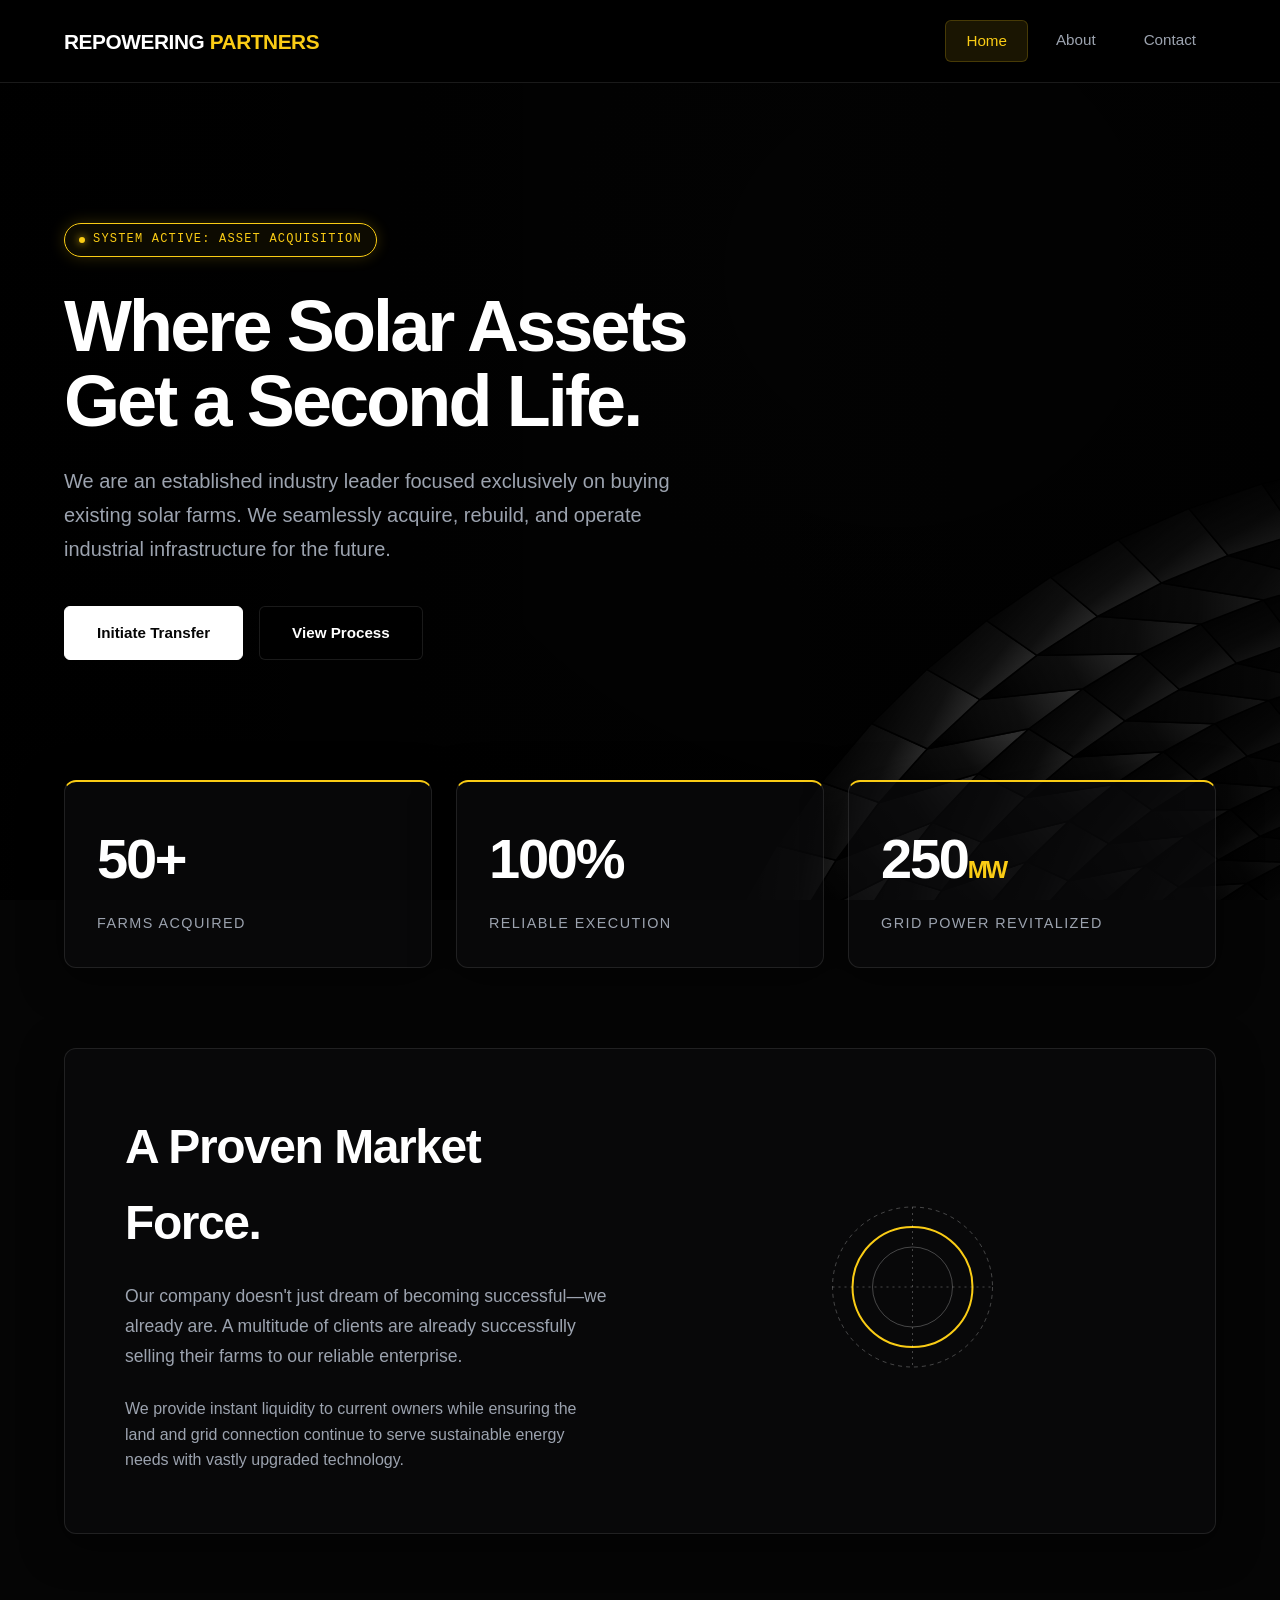
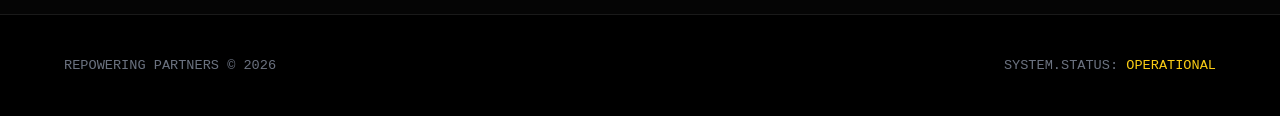
==== commit 529cb849: "t" ====
--- a/index.html
+++ b/index.html
@@ -1,355 +1,96 @@
 <!DOCTYPE html>
 <html lang="en">
 <head>
-<meta charset="UTF-8" />
-<meta name="viewport" content="width=device-width, initial-scale=1" />
-<title>Repowering Partners | Solar Asset Acquisitions & Performance Recovery</title>
-<meta name="description" content="Repowering Partners acquires and improves aging, underperforming, and distressed solar assets through disciplined diligence, technical upgrades, and long-term operations." />
-<meta name="robots" content="index, follow" />
-<meta name="author" content="Repowering Partners" />
-<link rel="icon" type="image/png" href="./images/the.png" />
-<link rel="preconnect" href="https://fonts.googleapis.com" />
-<link rel="preconnect" href="https://fonts.gstatic.com" crossorigin />
-<link href="https://fonts.googleapis.com/css2?family=Inter:wght@400;500;600;700;800&display=swap" rel="stylesheet" />
-
-<style>
-:root {
-  --brand: #0f6b5b;
-  --brand-dark: #0b4d42;
-  --accent: #e3a23b;
-  --ink: #0f172a;
-  --muted: #475569;
-  --line: #dbe3ed;
-  --bg: #f8fafc;
-  --card: #ffffff;
-}
-
-* { box-sizing: border-box; margin: 0; padding: 0; }
-html { scroll-behavior: smooth; }
-body {
-  font-family: 'Inter', system-ui, sans-serif;
-  line-height: 1.6;
-  color: var(--ink);
-  background: var(--bg);
-}
-
-.container { width: min(1120px, 92%); margin: 0 auto; }
-.section { padding: 88px 0; }
-.section h2 { font-size: clamp(1.8rem, 3vw, 2.5rem); margin-bottom: 12px; }
-.section-intro { color: var(--muted); max-width: 760px; margin-bottom: 34px; }
-
-/* Nav */
-nav {
-  position: sticky;
-  top: 0;
-  z-index: 30;
-  background: rgba(255, 255, 255, 0.95);
-  border-bottom: 1px solid var(--line);
-  backdrop-filter: blur(8px);
-}
-.nav-inner {
-  height: 76px;
-  display: flex;
-  align-items: center;
-  justify-content: space-between;
-}
-.nav-logo img { height: 44px; width: auto; }
-.nav-links { display: flex; gap: 22px; }
-.nav-links a {
-  text-decoration: none;
-  color: var(--ink);
-  font-weight: 600;
-  font-size: 0.92rem;
-}
-.nav-links a:hover { color: var(--brand); }
-
-/* Hero */
-.hero {
-  color: #fff;
-  background:
-    linear-gradient(130deg, rgba(9, 19, 35, 0.88), rgba(11, 77, 66, 0.82)),
-    url('./images/Main-Purpose-Of-Solar-Panels-scaled-2560x1280.jpeg.webp') center/cover no-repeat;
-}
-.hero .container { padding: 102px 0 108px; }
-.badge {
-  display: inline-block;
-  border: 1px solid rgba(227, 162, 59, 0.55);
-  background: rgba(227, 162, 59, 0.16);
-  color: #ffdca5;
-  padding: 7px 14px;
-  border-radius: 999px;
-  font-size: 0.8rem;
-  letter-spacing: 0.04em;
-  text-transform: uppercase;
-  margin-bottom: 20px;
-}
-.hero h1 {
-  font-size: clamp(2.1rem, 4.8vw, 3.8rem);
-  max-width: 850px;
-  line-height: 1.1;
-  margin-bottom: 18px;
-}
-.hero p { max-width: 760px; font-size: 1.1rem; color: rgba(255,255,255,0.93); }
-.hero-actions { display: flex; flex-wrap: wrap; gap: 14px; margin-top: 30px; }
-.btn {
-  display: inline-block;
-  text-decoration: none;
-  padding: 13px 20px;
-  border-radius: 10px;
-  font-weight: 700;
-}
-.btn-primary { background: var(--accent); color: #1e293b; }
-.btn-primary:hover { background: #f0b14d; }
-.btn-ghost { border: 1px solid rgba(255,255,255,0.35); color: #fff; }
-
-/* KPI */
-.kpis {
-  margin-top: -36px;
-  position: relative;
-  z-index: 2;
-}
-.kpi-grid {
-  display: grid;
-  grid-template-columns: repeat(4, minmax(0, 1fr));
-  gap: 14px;
-}
-.kpi {
-  background: var(--card);
-  border: 1px solid var(--line);
-  border-radius: 14px;
-  padding: 22px;
-  box-shadow: 0 8px 24px rgba(10, 20, 40, 0.08);
-}
-.kpi strong { display: block; font-size: 1.8rem; color: var(--brand); }
-.kpi span { color: var(--muted); font-size: 0.9rem; }
-
-/* Cards */
-.grid-3 { display: grid; grid-template-columns: repeat(3, minmax(0, 1fr)); gap: 20px; }
-.card {
-  background: var(--card);
-  border: 1px solid var(--line);
-  border-radius: 14px;
-  padding: 24px;
-}
-.card h3 { margin-bottom: 10px; font-size: 1.17rem; }
-.card p, .card li { color: var(--muted); }
-.card ul { padding-left: 18px; }
-
-/* Split sections */
-.split { display: grid; gap: 34px; grid-template-columns: 1.1fr 0.9fr; align-items: center; }
-.split img {
-  width: 100%;
-  border-radius: 14px;
-  border: 1px solid var(--line);
-  box-shadow: 0 10px 24px rgba(15, 23, 42, 0.08);
-}
-.panel {
-  background: #fefbf4;
-  border: 1px solid #f2dfbc;
-  border-left: 5px solid var(--accent);
-  border-radius: 14px;
-  padding: 22px;
-}
-
-/* Process */
-.process { display: grid; gap: 14px; }
-.step {
-  background: var(--card);
-  border: 1px solid var(--line);
-  border-radius: 12px;
-  padding: 16px 18px;
-}
-.step b { color: var(--brand-dark); }
-
-/* Contact */
-.cta {
-  background: linear-gradient(120deg, #0c1628, #0f2f3c);
-  color: #fff;
-}
-.cta .section-intro { color: rgba(255,255,255,0.85); }
-form {
-  margin-top: 26px;
-  max-width: 680px;
-  display: grid;
-  grid-template-columns: 1fr 1fr;
-  gap: 14px;
-}
-input, textarea, button {
-  font: inherit;
-  border-radius: 10px;
-  border: 1px solid rgba(255,255,255,0.25);
-  padding: 12px 13px;
-}
-input, textarea { background: rgba(255,255,255,0.08); color: #fff; }
-textarea { grid-column: 1 / -1; min-height: 130px; resize: vertical; }
-button {
-  grid-column: 1 / -1;
-  background: var(--accent);
-  color: #1e293b;
-  font-weight: 700;
-  border: none;
-  cursor: pointer;
-}
-
-footer {
-  background: #07101d;
-  color: rgba(255,255,255,0.7);
-  padding: 26px 0;
-  border-top: 1px solid rgba(255,255,255,0.08);
-  font-size: 0.92rem;
-}
-
-@media (max-width: 980px) {
-  .kpi-grid, .grid-3, .split { grid-template-columns: 1fr 1fr; }
-}
-@media (max-width: 700px) {
-  .nav-links { overflow-x: auto; gap: 14px; }
-  .kpi-grid, .grid-3, .split, form { grid-template-columns: 1fr; }
-  .hero .container { padding: 82px 0 88px; }
-  .section { padding: 68px 0; }
-}
-</style>
+    <meta charset="UTF-8">
+    <meta name="viewport" content="width=device-width, initial-scale=1.0">
+    <title>Repowering Partners | The Future of Solar Assets</title>
+    <link rel="stylesheet" href="style.css">
+    <script src="script.js" defer></script>
 </head>
 <body>
-<nav>
-  <div class="container nav-inner">
-    <a href="index.html" class="nav-logo" aria-label="Repowering Partners home">
-      <img src="./images/the.png" alt="Repowering Partners logo" />
-    </a>
-    <div class="nav-links">
-      <a href="#about">About</a>
-      <a href="#focus">Focus Areas</a>
-      <a href="#capabilities">Capabilities</a>
-      <a href="#process">Process</a>
-      <a href="#contact">Contact</a>
+
+    <!-- 3D Vortex Background -->
+    <div class="background-container">
+        <svg id="vortex-bg"></svg>
+        <div class="vignette-overlay"></div>
     </div>
-  </div>
-</nav>
 
-<header class="hero">
-  <div class="container">
-    <span class="badge">Solar Asset Acquisition & Repowering</span>
-    <h1>A trusted partner for acquiring and restoring underperforming solar assets.</h1>
-    <p>Repowering Partners helps owners, lenders, and operators maximize asset value through disciplined diligence, targeted technical upgrades, and operating strategies built for long-term energy yield.</p>
-    <div class="hero-actions">
-      <a class="btn btn-primary" href="#contact">Schedule a Confidential Review</a>
-      <a class="btn btn-ghost" href="#process">See Our Methodology</a>
-    </div>
-  </div>
-</header>
+    <!-- Main App Navigation -->
+    <nav>
+        <div class="container nav-content">
+            <a href="index.html" class="logo">Repowering <span>Partners</span></a>
+            
+            <button class="mobile-menu-btn">
+                <svg viewBox="0 0 24 24" fill="none" stroke="currentColor" stroke-width="2" stroke-linecap="round" stroke-linejoin="round">
+                    <line x1="3" y1="12" x2="21" y2="12"></line>
+                    <line x1="3" y1="6" x2="21" y2="6"></line>
+                    <line x1="3" y1="18" x2="21" y2="18"></line>
+                </svg>
+            </button>
 
-<section class="kpis container" aria-label="Company metrics">
-  <div class="kpi-grid">
-    <div class="kpi"><strong>15+ Years</strong><span>Combined solar lifecycle experience</span></div>
-    <div class="kpi"><strong>100+ MW</strong><span>Assets screened and evaluated</span></div>
-    <div class="kpi"><strong>Nationwide</strong><span>Coverage across U.S. power markets</span></div>
-    <div class="kpi"><strong>Operator-First</strong><span>Execution focused on yield improvement</span></div>
-  </div>
-</section>
+            <div class="nav-links">
+                <a href="index.html" class="active">Home</a>
+                <a href="about.html">About</a>
+                <a href="contact.html">Contact</a>
+            </div>
+        </div>
+    </nav>
 
-<main>
-  <section id="about" class="section">
-    <div class="container split">
-      <div>
-        <h2>About Repowering Partners</h2>
-        <p class="section-intro">We specialize in acquiring aging, distressed, and technically challenged solar projects where clear operational improvements can unlock substantial long-term value.</p>
-        <div class="panel">
-          <p>Our work combines commercial discipline and engineering depth. We review production history, contractual constraints, equipment health, and market context to build an actionable value-creation plan before close and an execution roadmap after close.</p>
+    <!-- Page Content -->
+    <main class="container page-content">
+        <section class="hero">
+            <div class="badge">
+                <div class="badge-dot"></div>
+                System Active: Asset Acquisition
+            </div>
+            <h1>Where Solar Assets<br>Get a Second Life.</h1>
+            <p class="lead">We are an established industry leader focused exclusively on buying existing solar farms. We seamlessly acquire, rebuild, and operate industrial infrastructure for the future.</p>
+            <div class="hero-ctas">
+                <a href="contact.html" class="btn">Initiate Transfer</a>
+                <a href="about.html" class="btn btn-outline">View Process</a>
+            </div>
+        </section>
+
+        <div class="stats-grid">
+            <div class="glass-panel stat-card">
+                <div class="stat-value">50+</div>
+                <div class="stat-label">Farms Acquired</div>
+            </div>
+            <div class="glass-panel stat-card">
+                <div class="stat-value">100%</div>
+                <div class="stat-label">Reliable Execution</div>
+            </div>
+            <div class="glass-panel stat-card">
+                <div class="stat-value">250<span style="font-size: 1.5rem; color: var(--accent);">MW</span></div>
+                <div class="stat-label">Grid Power Revitalized</div>
+            </div>
         </div>
-      </div>
-      <img src="./images/Workers-clean-photovoltaic-panels-inside-a-solar-power-plant-in-Gujarat-India.jpg" alt="Team maintaining utility-scale solar facility" />
-    </div>
-  </section>
 
-  <section id="focus" class="section">
-    <div class="container">
-      <h2>What We Target</h2>
-      <p class="section-intro">Our investment lens is focused on projects where technical optimization, contract structuring, and operational discipline can significantly improve performance and reliability.</p>
-      <div class="grid-3">
-        <article class="card">
-          <h3>Aging & Legacy Assets</h3>
-          <p>Projects reaching mid-to-late lifecycle stages that require inverter, module, or balance-of-plant modernization.</p>
-        </article>
-        <article class="card">
-          <h3>Distressed Situations</h3>
-          <p>Assets with financial, contractual, or ownership complexity where disciplined underwriting can restore bankable value.</p>
-        </article>
-        <article class="card">
-          <h3>Output Underperformance</h3>
-          <p>Sites falling below modeled production due to unresolved technical or O&M execution issues.</p>
-        </article>
-      </div>
-    </div>
-  </section>
+        <div class="glass-panel proof-box">
+            <div>
+                <h2>A Proven Market Force.</h2>
+                <p class="lead" style="font-size: 1.1rem; margin-bottom: 24px;">Our company doesn't just dream of becoming successful—we already are. A multitude of clients are already successfully selling their farms to our reliable enterprise.</p>
+                <p style="color: var(--text-secondary);">We provide instant liquidity to current owners while ensuring the land and grid connection continue to serve sustainable energy needs with vastly upgraded technology.</p>
+            </div>
+            <div>
+                <!-- Decorative Abstract Geometry -->
+                <svg width="100%" height="200" viewBox="0 0 200 200" fill="none" stroke="var(--border-hover)" stroke-width="1">
+                    <circle cx="100" cy="100" r="80" stroke-dasharray="4 4" />
+                    <circle cx="100" cy="100" r="60" stroke="var(--accent)" stroke-width="2" />
+                    <circle cx="100" cy="100" r="40" />
+                    <line x1="20" y1="100" x2="180" y2="100" stroke-dasharray="2 4" />
+                    <line x1="100" y1="20" x2="100" y2="180" stroke-dasharray="2 4" />
+                </svg>
+            </div>
+        </div>
+    </main>
 
-  <section id="capabilities" class="section">
-    <div class="container">
-      <h2>Core Capabilities</h2>
-      <p class="section-intro">From diligence through long-term operations, our integrated approach is designed to reduce risk, accelerate stabilization, and improve asset economics.</p>
-      <div class="grid-3">
-        <article class="card">
-          <h3>Technical Diligence</h3>
-          <ul>
-            <li>Production and degradation analysis</li>
-            <li>Inverter and component health assessment</li>
-            <li>Failure root-cause diagnostics</li>
-          </ul>
-        </article>
-        <article class="card">
-          <h3>Value Engineering</h3>
-          <ul>
-            <li>Repowering scope design</li>
-            <li>Yield and cost-benefit modeling</li>
-            <li>Capex prioritization framework</li>
-          </ul>
-        </article>
-        <article class="card">
-          <h3>Operational Execution</h3>
-          <ul>
-            <li>Stabilization and recovery planning</li>
-            <li>Long-term O&M oversight</li>
-            <li>Performance tracking and optimization</li>
-          </ul>
-        </article>
-      </div>
-    </div>
-  </section>
+    <footer>
+        <div class="container footer-content">
+            <div>REPOWERING PARTNERS &copy; 2026</div>
+            <div>SYSTEM.STATUS: <span style="color: var(--accent);">OPERATIONAL</span></div>
+        </div>
+    </footer>
 
-  <section id="process" class="section">
-    <div class="container split">
-      <img src="./images/installing-solar-panels.webp" alt="Technician servicing solar equipment" />
-      <div>
-        <h2>Our Transaction-to-Operations Process</h2>
-        <p class="section-intro">A clear, repeatable process to convert underperforming sites into stable, high-confidence assets.</p>
-        <div class="process">
-          <div class="step"><b>1. Screen:</b> Rapid qualification based on age, output profile, and ownership context.</div>
-          <div class="step"><b>2. Underwrite:</b> Integrated technical and financial diligence with downside scenario testing.</div>
-          <div class="step"><b>3. Acquire:</b> Efficient transaction execution with transition planning in parallel.</div>
-          <div class="step"><b>4. Repower:</b> Targeted interventions prioritized by yield impact and reliability uplift.</div>
-          <div class="step"><b>5. Optimize:</b> Ongoing monitoring, KPI governance, and continuous performance improvement.</div>
-        </div>
-      </div>
-    </div>
-  </section>
-</main>
-
-<section id="contact" class="cta section">
-  <div class="container">
-    <h2>Discuss an Asset Opportunity</h2>
-    <p class="section-intro">If you own, operate, or finance a solar project with performance or lifecycle challenges, we welcome a confidential conversation.</p>
-    <form action="https://formspree.io/f/xoqgkzlr" method="POST">
-      <input type="hidden" name="_subject" value="New Solar Asset Inquiry" />
-      <input type="hidden" name="_cc" value="Jim.bakhaus@repoweringpartners.com" />
-      <input type="text" name="name" placeholder="Your Name" required />
-      <input type="email" name="email" placeholder="Your Email" required />
-      <textarea name="message" placeholder="Tell us about the asset size, location, and key challenges..." required></textarea>
-      <button type="submit">Submit Inquiry</button>
-    </form>
-  </div>
-</section>
-
-<footer>
-  <div class="container">&copy; 2026 Repowering Partners. Solar asset revitalization with disciplined execution.</div>
-</footer>
 </body>
-</html>
+</html>
--- a/style.css
+++ b/style.css
@@ -0,0 +1,428 @@
+/* --- VARIABLES & RESET --- */
+:root {
+    --bg-base: #050505;
+    --text-primary: #ffffff;
+    --text-secondary: #9ca3af;
+    --text-muted: #6b7280;
+    --border-color: rgba(255, 255, 255, 0.1);
+    --border-hover: rgba(255, 255, 255, 0.25);
+    --accent: #facc15; /* Solar Gold */
+    --accent-glow: rgba(250, 204, 21, 0.2);
+    --glass-bg: rgba(10, 10, 12, 0.7);
+    --font-main: -apple-system, BlinkMacSystemFont, "Segoe UI", Roboto, Helvetica, Arial, sans-serif;
+    --font-mono: "SFMono-Regular", Consolas, "Liberation Mono", Menlo, Courier, monospace;
+}
+
+* {
+    margin: 0;
+    padding: 0;
+    box-sizing: border-box;
+}
+
+body {
+    background-color: var(--bg-base);
+    color: var(--text-primary);
+    font-family: var(--font-main);
+    line-height: 1.6;
+    overflow-x: hidden;
+    -webkit-font-smoothing: antialiased;
+    display: flex;
+    flex-direction: column;
+    min-height: 100vh;
+}
+
+/* --- VORTEX BACKGROUND --- */
+.background-container {
+    position: fixed;
+    top: 0;
+    left: 0;
+    width: 100vw;
+    height: 100vh;
+    z-index: 0;
+    overflow: hidden;
+    background-color: var(--bg-base);
+}
+
+#vortex-bg {
+    position: absolute;
+    top: 50%;
+    left: 50%;
+    transform-origin: center center;
+    animation: slowSpin 200s linear infinite;
+}
+
+@keyframes slowSpin {
+    0% { transform: translate(-50%, -50%) rotate(0deg); }
+    100% { transform: translate(-50%, -50%) rotate(360deg); }
+}
+
+.vignette-overlay {
+    position: absolute;
+    top: 0;
+    left: 0;
+    width: 100%;
+    height: 100%;
+    background: 
+        radial-gradient(circle at 70% 30%, transparent 0%, rgba(0,0,0,0.85) 80%),
+        linear-gradient(90deg, rgba(0,0,0,0.95) 0%, rgba(0,0,0,0.4) 50%, rgba(0,0,0,0.8) 100%);
+    pointer-events: none;
+    z-index: 1;
+}
+
+/* --- LAYOUT & GLASSMORPHISM --- */
+.container {
+    max-width: 1200px;
+    margin: 0 auto;
+    padding: 0 24px;
+    width: 100%;
+    position: relative;
+    z-index: 10;
+}
+
+main {
+    flex: 1;
+}
+
+.glass-panel {
+    background: var(--glass-bg);
+    backdrop-filter: blur(16px);
+    -webkit-backdrop-filter: blur(16px);
+    border: 1px solid var(--border-color);
+    border-radius: 12px;
+    box-shadow: 0 10px 40px rgba(0, 0, 0, 0.6);
+    transition: all 0.4s cubic-bezier(0.16, 1, 0.3, 1);
+}
+
+/* --- NAVIGATION --- */
+nav {
+    padding: 20px 0;
+    position: sticky;
+    top: 0;
+    z-index: 100;
+    background: rgba(0, 0, 0, 0.6);
+    backdrop-filter: blur(20px);
+    -webkit-backdrop-filter: blur(20px);
+    border-bottom: 1px solid var(--border-color);
+}
+
+.nav-content {
+    display: flex;
+    justify-content: space-between;
+    align-items: center;
+}
+
+.logo {
+    font-size: 1.3rem;
+    font-weight: 700;
+    letter-spacing: -0.02em;
+    color: var(--text-primary);
+    text-decoration: none;
+    text-transform: uppercase;
+}
+
+.logo span {
+    color: var(--accent);
+}
+
+/* Desktop Links */
+.nav-links {
+    display: flex;
+    gap: 8px;
+}
+
+.nav-links a {
+    text-decoration: none;
+    background: transparent;
+    color: var(--text-secondary);
+    font-size: 0.95rem;
+    font-weight: 500;
+    padding: 8px 20px;
+    border-radius: 6px;
+    transition: all 0.3s ease;
+}
+
+.nav-links a:hover {
+    color: var(--text-primary);
+    background: rgba(255, 255, 255, 0.05);
+}
+
+.nav-links a.active {
+    color: var(--accent);
+    background: rgba(250, 204, 21, 0.1);
+    border: 1px solid rgba(250, 204, 21, 0.2);
+}
+
+/* Mobile Toggle Button */
+.mobile-menu-btn {
+    display: none;
+    background: transparent;
+    border: none;
+    color: var(--text-primary);
+    cursor: pointer;
+    padding: 8px;
+}
+
+.mobile-menu-btn svg {
+    width: 24px;
+    height: 24px;
+}
+
+/* --- TYPOGRAPHY --- */
+h1 {
+    font-size: clamp(2.8rem, 6vw, 4.5rem);
+    font-weight: 700;
+    letter-spacing: -0.04em;
+    line-height: 1.05;
+    margin-bottom: 24px;
+}
+
+h2 {
+    font-size: clamp(2rem, 4vw, 3rem);
+    font-weight: 600;
+    letter-spacing: -0.03em;
+    margin-bottom: 20px;
+}
+
+p.lead {
+    font-size: clamp(1.1rem, 2vw, 1.25rem);
+    color: var(--text-secondary);
+    margin-bottom: 40px;
+    max-width: 650px;
+    line-height: 1.7;
+}
+
+.badge {
+    display: inline-flex;
+    align-items: center;
+    gap: 8px;
+    padding: 6px 14px;
+    border: 1px solid var(--accent);
+    border-radius: 100px;
+    font-size: 0.75rem;
+    font-family: var(--font-mono);
+    color: var(--accent);
+    margin-bottom: 32px;
+    background: rgba(250, 204, 21, 0.05);
+    text-transform: uppercase;
+    letter-spacing: 0.1em;
+    box-shadow: 0 0 15px var(--accent-glow);
+}
+
+.badge-dot {
+    width: 6px;
+    height: 6px;
+    background: var(--accent);
+    border-radius: 50%;
+    box-shadow: 0 0 8px var(--accent);
+}
+
+/* --- BUTTONS --- */
+.btn {
+    background: var(--text-primary);
+    color: var(--bg-base);
+    border: 1px solid var(--text-primary);
+    padding: 14px 32px;
+    border-radius: 6px;
+    font-weight: 600;
+    font-size: 0.95rem;
+    cursor: pointer;
+    transition: all 0.3s ease;
+    text-decoration: none;
+    display: inline-flex;
+    align-items: center;
+    justify-content: center;
+}
+
+.btn:hover {
+    background: var(--accent);
+    border-color: var(--accent);
+    box-shadow: 0 0 25px var(--accent-glow);
+    transform: translateY(-3px);
+}
+
+.btn-outline {
+    background: rgba(0, 0, 0, 0.5);
+    color: var(--text-primary);
+    border: 1px solid var(--border-color);
+    backdrop-filter: blur(5px);
+}
+
+.btn-outline:hover {
+    background: rgba(255, 255, 255, 0.1);
+    border-color: var(--text-primary);
+    transform: translateY(-3px);
+}
+
+/* --- PAGE ANIMATIONS --- */
+.page-content {
+    animation: fadeUp 0.8s cubic-bezier(0.16, 1, 0.3, 1) forwards;
+    opacity: 0;
+    transform: translateY(30px);
+}
+
+@keyframes fadeUp {
+    to {
+        opacity: 1;
+        transform: translateY(0);
+    }
+}
+
+/* --- SPECIFIC PAGE LAYOUTS --- */
+.hero { padding: 140px 0 60px; max-width: 800px; }
+.hero-ctas { display: flex; gap: 16px; flex-wrap: wrap; }
+
+.stats-grid {
+    display: grid;
+    grid-template-columns: repeat(3, 1fr);
+    gap: 24px;
+    margin: 60px 0;
+}
+
+.stat-card {
+    padding: 32px;
+    border-top: 2px solid var(--accent);
+}
+
+.stat-card:hover {
+    background: rgba(20, 20, 24, 0.8);
+    transform: translateY(-5px);
+    box-shadow: 0 15px 40px rgba(0,0,0,0.8);
+}
+
+.stat-value {
+    font-size: 3.5rem;
+    font-weight: 600;
+    letter-spacing: -0.04em;
+    margin-bottom: 8px;
+    color: var(--text-primary);
+}
+
+.stat-label {
+    color: var(--text-secondary);
+    font-size: 0.9rem;
+    text-transform: uppercase;
+    letter-spacing: 0.1em;
+}
+
+.proof-box {
+    padding: 60px;
+    margin: 80px 0;
+    display: grid;
+    grid-template-columns: 1fr 1fr;
+    gap: 60px;
+    align-items: center;
+}
+
+/* About Layout */
+.about-header { padding: 120px 0 60px; max-width: 800px; }
+.process-steps { display: grid; gap: 32px; max-width: 1000px; margin-bottom: 80px; }
+.step-card { padding: 40px; display: flex; gap: 40px; }
+.step-card:hover { transform: translateX(10px); border-color: var(--accent); }
+.step-number { font-family: var(--font-mono); font-size: 1.5rem; color: var(--accent); font-weight: 600; flex-shrink: 0; }
+.step-content h3 { font-size: 1.8rem; margin-bottom: 16px; }
+.step-content p { color: var(--text-secondary); font-size: 1.1rem; }
+
+/* Contact Layout */
+.contact-layout {
+    display: grid;
+    grid-template-columns: 1fr 1fr;
+    gap: 60px;
+    padding: 120px 0 80px;
+    max-width: 1100px;
+}
+
+.contact-form-wrapper { padding: 40px; }
+.form-group { margin-bottom: 24px; }
+.form-group label {
+    display: block;
+    margin-bottom: 10px;
+    font-size: 0.85rem;
+    color: var(--text-secondary);
+    font-family: var(--font-mono);
+    text-transform: uppercase;
+    letter-spacing: 0.05em;
+}
+
+input, textarea {
+    width: 100%;
+    background: rgba(0, 0, 0, 0.4);
+    border: 1px solid var(--border-color);
+    color: var(--text-primary);
+    padding: 16px;
+    border-radius: 8px;
+    font-family: var(--font-main);
+    font-size: 1rem;
+    transition: all 0.3s;
+}
+
+input:focus, textarea:focus {
+    outline: none;
+    border-color: var(--accent);
+    background: rgba(0, 0, 0, 0.6);
+    box-shadow: 0 0 0 3px var(--accent-glow);
+}
+
+textarea { resize: vertical; min-height: 140px; }
+#form-success { display: none; padding: 40px; text-align: center; }
+
+/* --- FOOTER --- */
+footer {
+    border-top: 1px solid var(--border-color);
+    padding: 40px 0;
+    background: rgba(0,0,0,0.9);
+    position: relative;
+    z-index: 10;
+}
+
+.footer-content {
+    display: flex;
+    justify-content: space-between;
+    align-items: center;
+    color: var(--text-muted);
+    font-size: 0.85rem;
+    font-family: var(--font-mono);
+}
+
+/* --- RESPONSIVE QUERIES --- */
+@media (max-width: 900px) {
+    .stats-grid { grid-template-columns: 1fr; gap: 16px; }
+    .proof-box { grid-template-columns: 1fr; padding: 40px 24px; gap: 40px; }
+    .contact-layout { grid-template-columns: 1fr; padding-top: 80px; }
+    .step-card { flex-direction: column; gap: 20px; padding: 30px; }
+    .hero { padding: 100px 0 60px; }
+}
+
+@media (max-width: 768px) {
+    .mobile-menu-btn { display: block; }
+    
+    .nav-links {
+        position: absolute;
+        top: 100%;
+        left: 0;
+        width: 100%;
+        background: var(--bg-base);
+        flex-direction: column;
+        padding: 20px;
+        border-bottom: 1px solid var(--border-color);
+        gap: 16px;
+        opacity: 0;
+        visibility: hidden;
+        transform: translateY(-10px);
+        transition: all 0.3s ease;
+    }
+    
+    .nav-links.show {
+        opacity: 1;
+        visibility: visible;
+        transform: translateY(0);
+    }
+    
+    .nav-links a {
+        text-align: center;
+        padding: 12px;
+        width: 100%;
+        display: block;
+    }
+    
+    .footer-content { flex-direction: column; gap: 16px; text-align: center; }
+}
